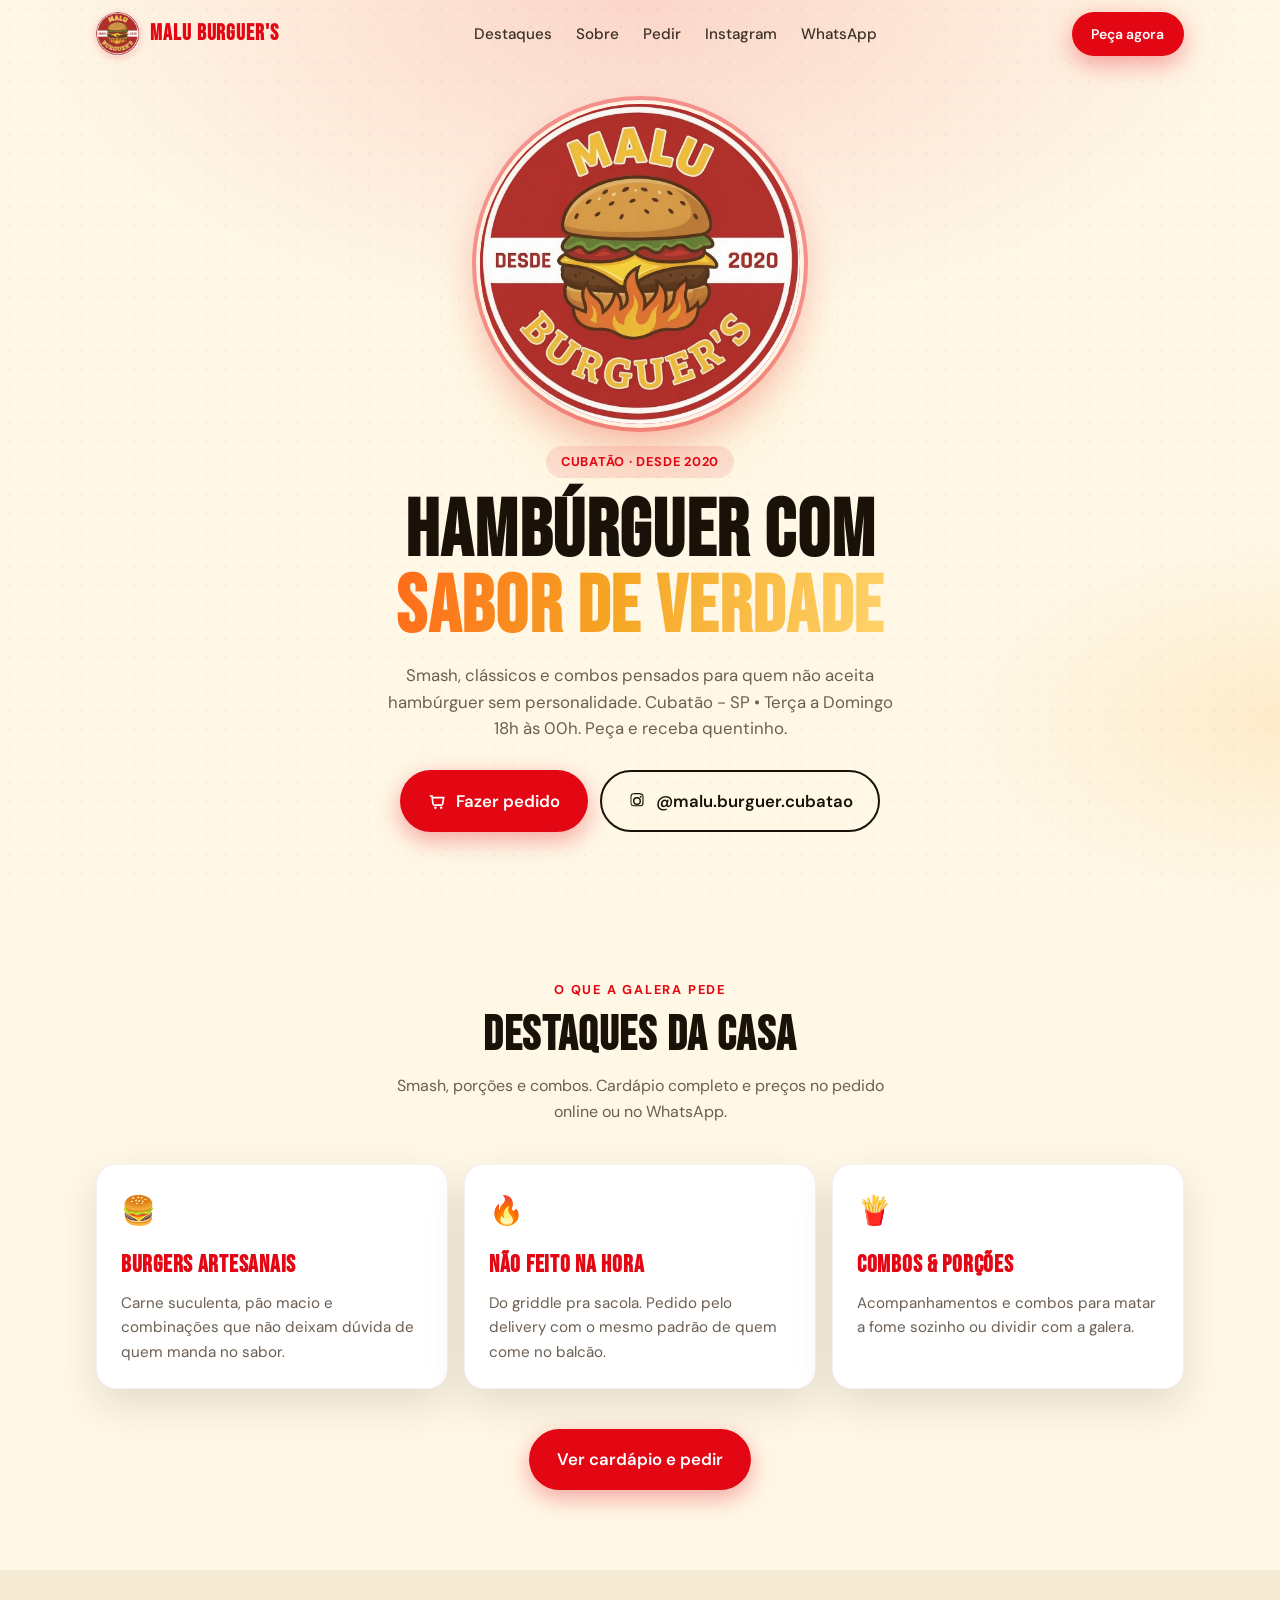
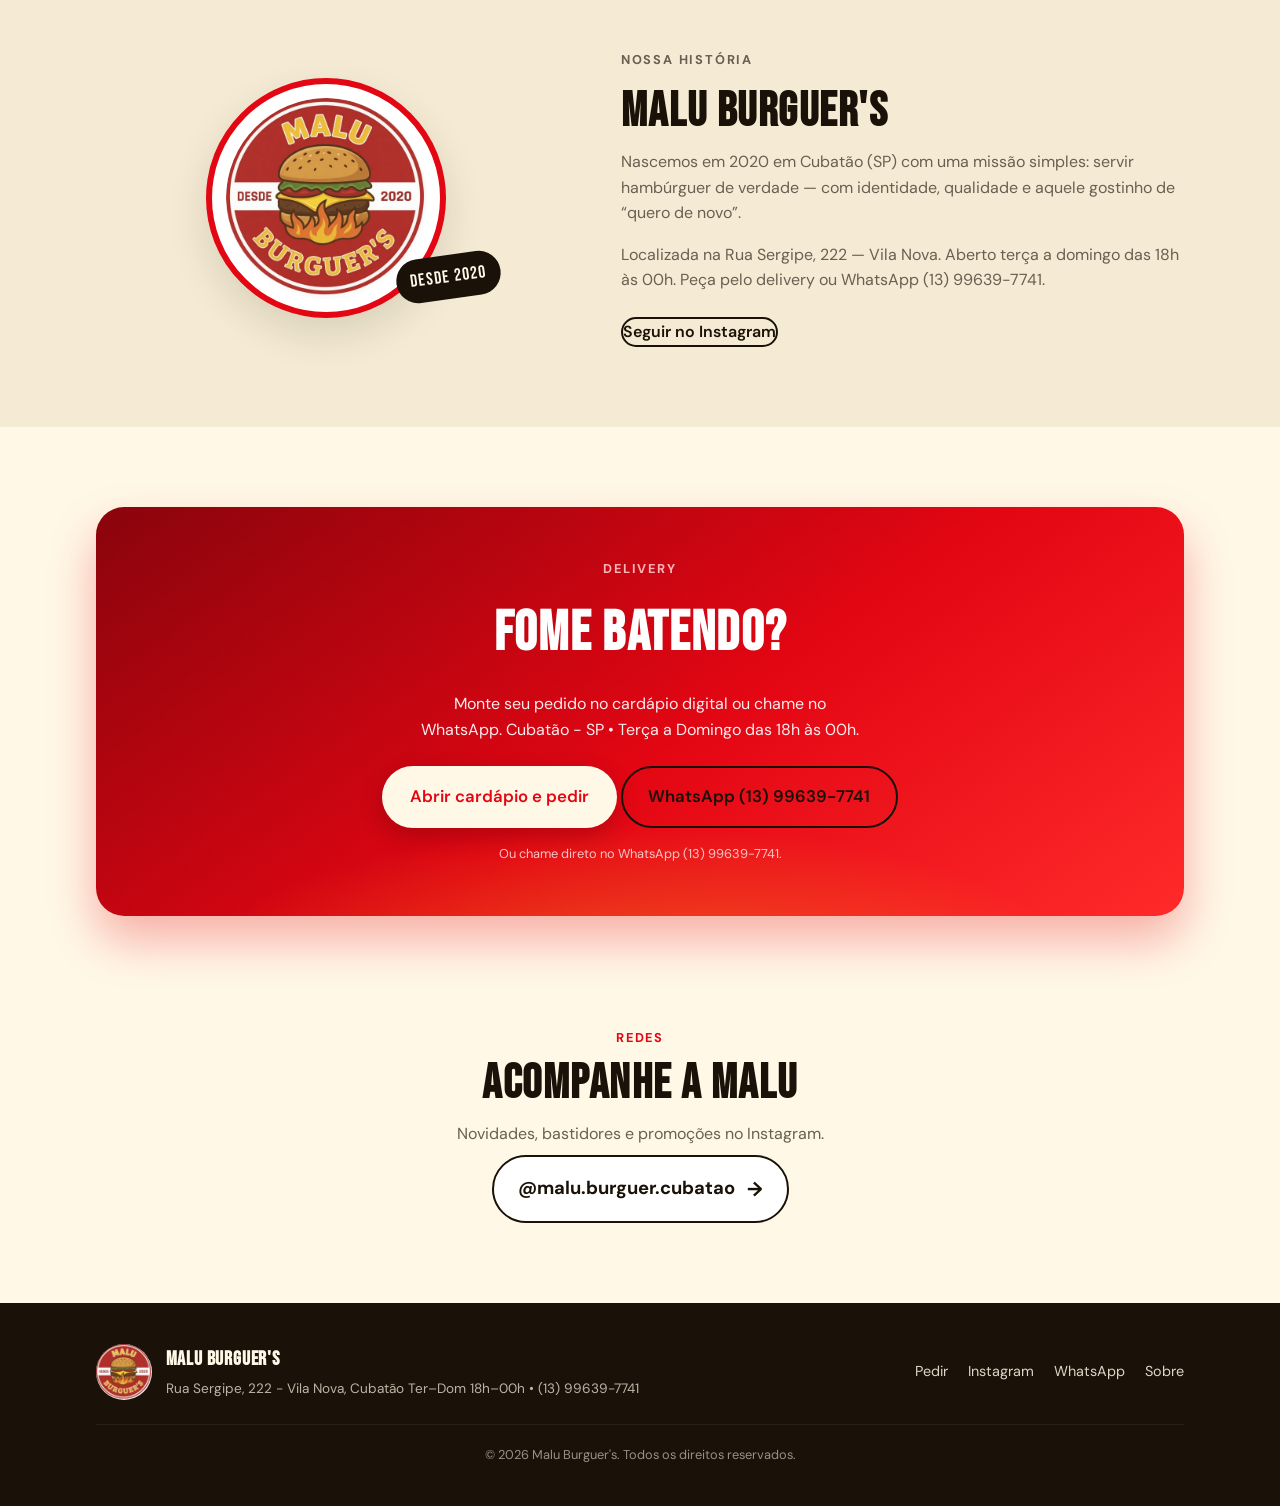
==== index.html @ 7a158052 "init: malu burgues site squad" ====
<!DOCTYPE html>
<html lang="pt-BR">
<head>
  <meta charset="UTF-8" />
  <meta name="viewport" content="width=device-width, initial-scale=1.0" />
  <title>Malu Burguer's | Hambúrgueres artesanais em Cubatão - SP</title>
  <meta name="description" content="Malu Burguer's — hambúrgueres artesanais em Cubatão (SP). Desde 2020. Peça pelo delivery ou WhatsApp (13) 99639-7741." />
  <meta property="og:title" content="Malu Burguer's" />
  <meta property="og:description" content="Hambúrguer artesanal desde 2020 em Cubatão-SP. Peça agora!" />
  <meta property="og:image" content="assets/logo.jpg" />
  <link rel="icon" href="assets/logo.jpg" type="image/jpeg" />
  <link rel="preconnect" href="https://fonts.googleapis.com" />
  <link rel="preconnect" href="https://fonts.gstatic.com" crossorigin />
  <link href="https://fonts.googleapis.com/css2?family=Bebas+Neue&family=DM+Sans:ital,opsz,wght@0,9..40,400;0,9..40,500;0,9..40,600;0,9..40,700;1,9..40,400&display=swap" rel="stylesheet" />
  <link rel="stylesheet" href="styles.css" />
</head>
<body>
  <!-- Top bar -->
  <header class="header" id="header">
    <div class="container header__inner">
      <a href="#topo" class="header__brand">
        <img src="assets/logo.jpg" alt="Malu Burguer's" class="header__logo" width="48" height="48" />
        <span class="header__name">Malu Burguer's</span>
      </a>
      <nav class="header__nav" id="nav">
        <a href="#cardapio">Destaques</a>
        <a href="#sobre">Sobre</a>
        <a href="#pedido">Pedir</a>
        <a href="https://www.instagram.com/malu.burguer.cubatao/" target="_blank" rel="noopener noreferrer">Instagram</a>
        <a href="https://wa.me/5513996397741" target="_blank" rel="noopener noreferrer">WhatsApp</a>
      </nav>
      <div class="header__actions">
        <a
          class="btn btn--primary btn--sm"
          href="https://maluburgues.saipos.com/home"
          target="_blank"
          rel="noopener noreferrer"
        >
          Peça agora
        </a>
        <button class="burger" id="burger" aria-label="Menu" type="button">
          <span></span><span></span>
        </button>
      </div>
    </div>
  </header>

  <main id="topo">
    <!-- Hero -->
    <section class="hero">
      <div class="hero__bg" aria-hidden="true">
        <div class="hero__pattern"></div>
        <div class="hero__glow"></div>
      </div>
      <div class="container hero__content">
        <!-- Destaque: animação da logo em loop -->
        <div class="hero__media reveal">
          <div class="hero__video-frame">
            <video
              class="hero__video"
              src="assets/hero-loop.mp4"
              autoplay
              muted
              loop
              playsinline
              preload="auto"
              poster="assets/logo.jpg"
              aria-label="Malu Burguer's — logo animada"
            ></video>
          </div>
        </div>

        <p class="hero__badge reveal reveal-delay-1">Cubatão · Desde 2020</p>
        <h1 class="hero__title reveal reveal-delay-2">
          Hambúrguer com<br />
          <span class="text-fire">sabor de verdade</span>
        </h1>
        <p class="hero__sub reveal reveal-delay-3">
          Smash, clássicos e combos pensados para quem não aceita hambúrguer sem personalidade.
          Cubatão - SP • Terça a Domingo 18h às 00h. Peça e receba quentinho.
        </p>
        <div class="hero__ctas reveal reveal-delay-4">
          <a
            class="btn btn--primary btn--lg"
            href="https://maluburgues.saipos.com/home"
            target="_blank"
            rel="noopener noreferrer"
          >
            <svg width="20" height="20" viewBox="0 0 24 24" fill="none" aria-hidden="true">
              <path d="M4 6h2l1.2 9.4a2 2 0 0 0 2 1.6h7.6a2 2 0 0 0 2-1.6L20 8H7" stroke="currentColor" stroke-width="2" stroke-linecap="round"/>
              <circle cx="10" cy="20" r="1.5" fill="currentColor"/>
              <circle cx="17" cy="20" r="1.5" fill="currentColor"/>
            </svg>
            Fazer pedido
          </a>
          <a
            class="btn btn--outline btn--lg"
            href="https://www.instagram.com/malu.burguer.cubatao/"
            target="_blank"
            rel="noopener noreferrer"
          >
            <svg width="20" height="20" viewBox="0 0 24 24" fill="currentColor" aria-hidden="true">
              <path d="M12 7.2A4.8 4.8 0 1 0 12 16.8 4.8 4.8 0 0 0 12 7.2zm0 7.9a3.1 3.1 0 1 1 0-6.2 3.1 3.1 0 0 1 0 6.2zM17.5 6.9a1.1 1.1 0 1 1-2.2 0 1.1 1.1 0 0 1 2.2 0z"/>
              <path d="M12 2.5c-2.6 0-2.9 0-3.9.1-2.6.1-3.8 1.3-3.9 3.9-.1 1 0 1.3 0 3.9s0 2.9.1 3.9c.1 2.6 1.3 3.8 3.9 3.9 1 0 1.3.1 3.9.1s2.9 0 3.9-.1c2.6-.1 3.8-1.3 3.9-3.9.1-1 0-1.3 0-3.9s0-2.9-.1-3.9c-.1-2.6-1.3-3.8-3.9-3.9-1 0-1.3-.1-3.9-.1zm0 1.5c2.5 0 2.8 0 3.8.1 1.8.1 2.6.9 2.7 2.7.1 1 0 1.3 0 3.8s0 2.8-.1 3.8c-.1 1.8-.9 2.6-2.7 2.7-1 .1-1.3 0-3.8 0s-2.8 0-3.8-.1c-1.8-.1-2.6-.9-2.7-2.7-.1-1 0-1.3 0-3.8s0-2.8.1-3.8c.1-1.8.9-2.6 2.7-2.7 1-.1 1.3 0 3.8 0z"/>
            </svg>
            @malu.burguer.cubatao
          </a>
        </div>
      </div>
    </section>

    <!-- Highlights -->
    <section class="section" id="cardapio">
      <div class="container">
        <div class="section__head">
          <p class="eyebrow reveal">O que a galera pede</p>
          <h2 class="section__title reveal">Destaques da casa</h2>
          <p class="section__desc reveal">
            Smash, porções e combos. Cardápio completo e preços no pedido online ou no WhatsApp.
          </p>
        </div>

        <div class="cards">
          <article class="card reveal">
            <div class="card__icon" aria-hidden="true">🍔</div>
            <h3>Burgers artesanais</h3>
            <p>Carne suculenta, pão macio e combinações que não deixam dúvida de quem manda no sabor.</p>
          </article>
          <article class="card reveal reveal-delay-1">
            <div class="card__icon" aria-hidden="true">🔥</div>
            <h3>Não feito na hora</h3>
            <p>Do griddle pra sacola. Pedido pelo delivery com o mesmo padrão de quem come no balcão.</p>
          </article>
          <article class="card reveal reveal-delay-2">
            <div class="card__icon" aria-hidden="true">🍟</div>
            <h3>Combos &amp; porções</h3>
            <p>Acompanhamentos e combos para matar a fome sozinho ou dividir com a galera.</p>
          </article>
        </div>

        <div class="section__cta reveal">
          <a
            class="btn btn--primary btn--lg"
            href="https://maluburgues.saipos.com/home"
            target="_blank"
            rel="noopener noreferrer"
          >
            Ver cardápio e pedir
          </a>
        </div>
      </div>
    </section>

    <!-- About -->
    <section class="section section--alt" id="sobre">
      <div class="container about">
        <div class="about__visual reveal">
          <div class="about__badge">
            <img src="assets/logo.jpg" alt="Malu Burguer's" width="160" height="160" />
          </div>
          <div class="about__stamp">Desde 2020</div>
        </div>
        <div class="about__copy">
          <p class="eyebrow reveal">Nossa história</p>
          <h2 class="section__title reveal">Malu Burguer's</h2>
          <p class="reveal">
            Nascemos em 2020 em Cubatão (SP) com uma missão simples: servir hambúrguer de verdade — 
            com identidade, qualidade e aquele gostinho de “quero de novo”.
          </p>
          <p class="reveal">
            Localizada na Rua Sergipe, 222 — Vila Nova. Aberto terça a domingo das 18h às 00h.
            Peça pelo delivery ou WhatsApp (13) 99639-7741.
          </p>
          <a
            class="btn btn--outline reveal"
            href="https://www.instagram.com/malu.burguer.cubatao/"
            target="_blank"
            rel="noopener noreferrer"
          >
            Seguir no Instagram
          </a>
        </div>
      </div>
    </section>

    <!-- Order CTA -->
    <section class="section" id="pedido">
      <div class="container">
        <div class="cta-panel reveal">
          <div class="cta-panel__fire" aria-hidden="true"></div>
          <p class="eyebrow eyebrow--light">Delivery</p>
          <h2 class="cta-panel__title">Fome batendo?</h2>
          <p class="cta-panel__desc">
            Monte seu pedido no cardápio digital ou chame no WhatsApp.
            Cubatão - SP • Terça a Domingo das 18h às 00h.
          </p>
          <a
            class="btn btn--primary btn--lg btn--pulse"
            href="https://maluburgues.saipos.com/home"
            target="_blank"
            rel="noopener noreferrer"
          >
            Abrir cardápio e pedir
          </a>
          <a
            class="btn btn--outline btn--lg"
            href="https://wa.me/5513996397741"
            target="_blank"
            rel="noopener noreferrer"
           
          >
            WhatsApp (13) 99639-7741
          </a>
          <p class="cta-panel__note">
            Ou chame direto no WhatsApp (13) 99639-7741.
          </p>
        </div>
      </div>
    </section>

    <!-- Social -->
    <section class="section section--tight">
      <div class="container social">
        <p class="eyebrow reveal">Redes</p>
        <h2 class="section__title reveal">Acompanhe a Malu</h2>
        <p class="section__desc reveal">
          Novidades, bastidores e promoções no Instagram.
        </p>
        <a
          class="social__link reveal"
          href="https://www.instagram.com/malu.burguer.cubatao/"
          target="_blank"
          rel="noopener noreferrer"
        >
          <span class="social__handle">@malu.burguer.cubatao</span>
          <span class="social__arrow">→</span>
        </a>
      </div>
    </section>
  </main>

  <footer class="footer">
    <div class="container footer__inner">
      <div class="footer__brand">
        <img src="assets/logo.jpg" alt="Malu Burguer's" width="56" height="56" />
        <div>
          <strong>Malu Burguer's</strong>
          <span>Rua Sergipe, 222 - Vila Nova, Cubatão</span>
          <span>Ter–Dom 18h–00h • (13) 99639-7741</span>
        </div>
      </div>
      <div class="footer__links">
        <a href="https://maluburgues.saipos.com/home" target="_blank" rel="noopener noreferrer">Pedir</a>
        <a href="https://www.instagram.com/malu.burguer.cubatao/" target="_blank" rel="noopener noreferrer">Instagram</a>
        <a href="https://wa.me/5513996397741" target="_blank" rel="noopener noreferrer">WhatsApp</a>
        <a href="#sobre">Sobre</a>
      </div>
    </div>
    <div class="container footer__bottom">
      <p>© <span id="year"></span> Malu Burguer's. Todos os direitos reservados.</p>
    </div>
  </footer>

  <!-- Floating order button (mobile) -->
  <a
    class="fab"
    href="https://maluburgues.saipos.com/home"
    target="_blank"
    rel="noopener noreferrer"
    aria-label="Fazer pedido"
  >
    <span>Peça agora</span>
  </a>

  <script src="script.js"></script>
</body>
</html>
---- styles.css ----
/* Malu Burguer's — brand landing (Opção A) */

:root {
  --red: #e30613;
  --red-dark: #b50510;
  --red-deep: #8a040c;
  --cream: #fff8e7;
  --cream-2: #f5ebd4;
  --ink: #1a1208;
  --ink-soft: #3d3228;
  --muted: #6b5e52;
  --flame: #f5a623;
  --flame-hot: #ff6b1a;
  --white: #ffffff;
  --radius: 1.25rem;
  --radius-sm: 0.75rem;
  --shadow: 0 16px 40px rgba(26, 18, 8, 0.12);
  --font-display: "Bebas Neue", Impact, sans-serif;
  --font-body: "DM Sans", system-ui, sans-serif;
  --container: 68rem;
  --header-h: 4.25rem;
  --ease: cubic-bezier(0.22, 1, 0.36, 1);
}

*,
*::before,
*::after {
  box-sizing: border-box;
  margin: 0;
  padding: 0;
}

html {
  scroll-behavior: smooth;
}

body {
  font-family: var(--font-body);
  color: var(--ink);
  background: var(--cream);
  line-height: 1.6;
  overflow-x: hidden;
}

img {
  max-width: 100%;
  display: block;
}

a {
  color: inherit;
  text-decoration: none;
}

.container {
  width: min(100% - 2rem, var(--container));
  margin-inline: auto;
}

/* Buttons */
.btn {
  display: inline-flex;
  align-items: center;
  justify-content: center;
  gap: 0.55rem;
  font-family: var(--font-body);
  font-weight: 600;
  border-radius: 999px;
  border: 2px solid transparent;
  cursor: pointer;
  transition: transform 0.2s var(--ease), background 0.2s ease, box-shadow 0.2s ease, border-color 0.2s ease;
  white-space: nowrap;
}

.btn:hover {
  transform: translateY(-2px);
}

.btn:active {
  transform: scale(0.98);
}

.btn--sm {
  padding: 0.55rem 1.1rem;
  font-size: 0.875rem;
}

.btn--lg {
  padding: 0.95rem 1.6rem;
  font-size: 1.05rem;
}

.btn--primary {
  background: var(--red);
  color: var(--white);
  box-shadow: 0 8px 24px rgba(227, 6, 19, 0.35);
}

.btn--primary:hover {
  background: var(--red-dark);
  box-shadow: 0 12px 28px rgba(227, 6, 19, 0.4);
}

.btn--outline {
  background: transparent;
  border-color: var(--ink);
  color: var(--ink);
}

.btn--outline:hover {
  background: var(--ink);
  color: var(--cream);
}

.btn--pulse {
  animation: pulseBtn 2.4s ease infinite;
}

@keyframes pulseBtn {
  0%,
  100% {
    box-shadow: 0 8px 24px rgba(227, 6, 19, 0.35);
  }
  50% {
    box-shadow: 0 8px 32px rgba(227, 6, 19, 0.55), 0 0 0 8px rgba(227, 6, 19, 0.12);
  }
}

.text-fire {
  background: linear-gradient(100deg, var(--flame-hot), var(--flame) 45%, #ffd36a);
  -webkit-background-clip: text;
  background-clip: text;
  color: transparent;
}

.eyebrow {
  font-size: 0.8rem;
  font-weight: 700;
  letter-spacing: 0.14em;
  text-transform: uppercase;
  color: var(--red);
  margin-bottom: 0.65rem;
}

.eyebrow--light {
  color: #ffb4b8;
}

/* Header */
.header {
  position: fixed;
  inset: 0 0 auto 0;
  z-index: 100;
  height: var(--header-h);
  display: flex;
  align-items: center;
  transition: background 0.3s ease, box-shadow 0.3s ease;
}

.header.scrolled {
  background: rgba(255, 248, 231, 0.92);
  backdrop-filter: blur(14px);
  box-shadow: 0 1px 0 rgba(26, 18, 8, 0.08);
}

.header__inner {
  display: flex;
  align-items: center;
  justify-content: space-between;
  gap: 1rem;
  width: min(100% - 2rem, var(--container));
  margin-inline: auto;
}

.header__brand {
  display: flex;
  align-items: center;
  gap: 0.65rem;
  font-weight: 700;
}

.header__logo {
  width: 44px;
  height: 44px;
  border-radius: 50%;
  object-fit: cover;
  object-position: center;
  box-shadow: 0 2px 8px rgba(227, 6, 19, 0.2);
  background: var(--cream);
}

.header__name {
  font-family: var(--font-display);
  font-size: 1.35rem;
  letter-spacing: 0.04em;
  color: var(--red);
}

.header__nav {
  display: none;
  gap: 1.5rem;
  font-size: 0.95rem;
  font-weight: 500;
  color: var(--ink-soft);
}

.header__nav a:hover {
  color: var(--red);
}

.header__actions {
  display: flex;
  align-items: center;
  gap: 0.5rem;
}

.burger {
  display: flex;
  flex-direction: column;
  gap: 5px;
  padding: 0.5rem;
  border: none;
  background: none;
  cursor: pointer;
}

.burger span {
  display: block;
  width: 20px;
  height: 2px;
  background: var(--ink);
  transition: transform 0.3s var(--ease), opacity 0.3s ease;
}

.burger.open span:first-child {
  transform: translateY(3.5px) rotate(45deg);
}

.burger.open span:last-child {
  transform: translateY(-3.5px) rotate(-45deg);
}

@media (min-width: 860px) {
  .header__nav {
    display: flex;
  }
  .burger {
    display: none;
  }
}

@media (max-width: 859px) {
  .header__nav {
    position: fixed;
    inset: var(--header-h) 0 auto 0;
    flex-direction: column;
    background: rgba(255, 248, 231, 0.98);
    padding: 1.25rem 1.5rem 1.75rem;
    border-bottom: 1px solid rgba(26, 18, 8, 0.08);
    gap: 1rem;
    transform: translateY(-120%);
    opacity: 0;
    pointer-events: none;
    transition: transform 0.35s var(--ease), opacity 0.35s ease;
  }

  .header__nav.open {
    display: flex;
    transform: translateY(0);
    opacity: 1;
    pointer-events: auto;
  }

  .header__name {
    display: none;
  }
}

/* Hero */
.hero {
  position: relative;
  min-height: 100svh;
  display: flex;
  align-items: center;
  padding: calc(var(--header-h) + 2rem) 0 4rem;
  overflow: hidden;
}

.hero__bg {
  position: absolute;
  inset: 0;
  background:
    radial-gradient(ellipse 80% 60% at 50% 0%, rgba(227, 6, 19, 0.14), transparent 60%),
    radial-gradient(ellipse 50% 40% at 100% 80%, rgba(245, 166, 35, 0.15), transparent 50%),
    var(--cream);
}

.hero__pattern {
  position: absolute;
  inset: 0;
  opacity: 0.04;
  background-image: radial-gradient(var(--ink) 1px, transparent 1px);
  background-size: 18px 18px;
}

.hero__glow {
  position: absolute;
  width: 420px;
  height: 420px;
  left: 50%;
  top: 35%;
  transform: translate(-50%, -50%);
  background: radial-gradient(circle, rgba(245, 166, 35, 0.25), transparent 65%);
  filter: blur(20px);
  pointer-events: none;
}

.hero__content {
  position: relative;
  z-index: 1;
  text-align: center;
  display: flex;
  flex-direction: column;
  align-items: center;
}

/* Hero logo video (loop de destaque) */
.hero__media {
  width: min(280px, 72vw);
  margin-bottom: 1.35rem;
}

.hero__video-frame {
  position: relative;
  width: 100%;
  aspect-ratio: 1;
  border-radius: 50%;
  overflow: hidden;
  background: var(--red);
  box-shadow:
    0 0 0 4px rgba(255, 248, 231, 0.95),
    0 0 0 8px rgba(227, 6, 19, 0.35),
    0 18px 40px rgba(227, 6, 19, 0.28);
  animation: floatLogo 5s ease-in-out infinite;
}

.hero__video {
  position: absolute;
  inset: 0;
  width: 100%;
  height: 100%;
  object-fit: cover;
  object-position: center;
  display: block;
  /* Soft circular crop if video has white edges */
  transform: scale(1.02);
}

@keyframes floatLogo {
  0%,
  100% {
    transform: translateY(0);
  }
  50% {
    transform: translateY(-8px);
  }
}

@media (min-width: 768px) {
  .hero__media {
    width: min(320px, 40vw);
  }
}

.hero__badge {
  display: inline-flex;
  padding: 0.35rem 0.9rem;
  border-radius: 999px;
  background: rgba(227, 6, 19, 0.1);
  color: var(--red);
  font-size: 0.8rem;
  font-weight: 700;
  letter-spacing: 0.06em;
  text-transform: uppercase;
  margin-bottom: 1rem;
}

.hero__title {
  font-family: var(--font-display);
  font-size: clamp(2.8rem, 10vw, 5rem);
  line-height: 0.95;
  letter-spacing: 0.02em;
  margin-bottom: 1rem;
  color: var(--ink);
}

.hero__sub {
  max-width: 32rem;
  color: var(--muted);
  font-size: 1.05rem;
  margin-bottom: 1.75rem;
}

.hero__ctas {
  display: flex;
  flex-wrap: wrap;
  gap: 0.75rem;
  justify-content: center;
}

/* Sections */
.section {
  padding: 5rem 0;
}

.section--alt {
  background: var(--cream-2);
}

.section--tight {
  padding-top: 2rem;
  padding-bottom: 5rem;
}

.section__head {
  text-align: center;
  margin-bottom: 2.5rem;
}

.section__title {
  font-family: var(--font-display);
  font-size: clamp(2rem, 5vw, 3rem);
  letter-spacing: 0.03em;
  line-height: 1.05;
  margin-bottom: 0.75rem;
}

.section__desc {
  color: var(--muted);
  max-width: 32rem;
  margin-inline: auto;
}

.section__cta {
  text-align: center;
  margin-top: 2.5rem;
}

/* Cards */
.cards {
  display: grid;
  gap: 1rem;
}

@media (min-width: 720px) {
  .cards {
    grid-template-columns: repeat(3, 1fr);
  }
}

.card {
  background: var(--white);
  border-radius: var(--radius);
  padding: 1.5rem;
  box-shadow: var(--shadow);
  border: 1px solid rgba(26, 18, 8, 0.05);
  transition: transform 0.3s var(--ease);
}

.card:hover {
  transform: translateY(-4px);
}

.card__icon {
  font-size: 1.75rem;
  margin-bottom: 0.75rem;
}

.card h3 {
  font-family: var(--font-display);
  font-size: 1.5rem;
  letter-spacing: 0.03em;
  margin-bottom: 0.4rem;
  color: var(--red);
}

.card p {
  color: var(--muted);
  font-size: 0.95rem;
}

/* About */
.about {
  display: grid;
  gap: 2.5rem;
  align-items: center;
}

@media (min-width: 800px) {
  .about {
    grid-template-columns: 0.9fr 1.1fr;
    gap: 4rem;
  }
}

.about__visual {
  position: relative;
  display: flex;
  justify-content: center;
}

.about__badge {
  width: min(240px, 70vw);
  aspect-ratio: 1;
  border-radius: 50%;
  background: var(--white);
  display: grid;
  place-items: center;
  box-shadow: var(--shadow);
  border: 6px solid var(--red);
}

.about__badge img {
  width: 88%;
  height: auto;
  border-radius: 50%;
  object-fit: cover;
}

.about__stamp {
  position: absolute;
  bottom: 8%;
  right: 12%;
  background: var(--ink);
  color: var(--cream);
  font-family: var(--font-display);
  font-size: 1.1rem;
  letter-spacing: 0.06em;
  padding: 0.5rem 0.9rem;
  border-radius: 999px;
  transform: rotate(-8deg);
}

.about__copy p {
  color: var(--muted);
  margin-bottom: 1rem;
  max-width: 36rem;
}

.about__copy .btn {
  margin-top: 0.5rem;
}

/* CTA panel */
.cta-panel {
  position: relative;
  overflow: hidden;
  text-align: center;
  padding: 3.25rem 1.5rem;
  border-radius: 1.75rem;
  background: linear-gradient(145deg, var(--red-deep) 0%, var(--red) 55%, #ff2a2a 100%);
  color: var(--white);
  box-shadow: 0 24px 48px rgba(227, 6, 19, 0.3);
}

.cta-panel__fire {
  position: absolute;
  inset: auto 0 -20% 0;
  height: 50%;
  background: radial-gradient(ellipse at 50% 100%, rgba(245, 166, 35, 0.45), transparent 60%);
  pointer-events: none;
}

.cta-panel__title {
  position: relative;
  font-family: var(--font-display);
  font-size: clamp(2.4rem, 7vw, 3.5rem);
  letter-spacing: 0.03em;
  margin-bottom: 0.75rem;
}

.cta-panel__desc {
  position: relative;
  max-width: 28rem;
  margin: 0 auto 1.5rem;
  opacity: 0.92;
}

.cta-panel .btn--primary {
  position: relative;
  background: var(--cream);
  color: var(--red);
  box-shadow: 0 8px 24px rgba(0, 0, 0, 0.2);
}

.cta-panel .btn--primary:hover {
  background: var(--white);
}

.cta-panel__note {
  position: relative;
  margin-top: 1rem;
  font-size: 0.8rem;
  opacity: 0.75;
}

/* Social */
.social {
  text-align: center;
}

.social__link {
  display: inline-flex;
  align-items: center;
  gap: 0.75rem;
  margin-top: 0.5rem;
  padding: 1rem 1.5rem;
  border-radius: 999px;
  background: var(--white);
  border: 2px solid var(--ink);
  font-weight: 700;
  transition: background 0.2s ease, color 0.2s ease, transform 0.2s var(--ease);
}

.social__link:hover {
  background: var(--ink);
  color: var(--cream);
  transform: translateY(-2px);
}

.social__handle {
  font-size: 1.15rem;
}

.social__arrow {
  font-size: 1.25rem;
}

/* Footer */
.footer {
  background: var(--ink);
  color: var(--cream);
  padding: 2.5rem 0 6.5rem;
}

@media (min-width: 860px) {
  .footer {
    padding-bottom: 2.5rem;
  }
}

.footer__inner {
  display: flex;
  flex-wrap: wrap;
  gap: 1.5rem;
  justify-content: space-between;
  align-items: center;
  margin-bottom: 1.5rem;
}

.footer__brand {
  display: flex;
  align-items: center;
  gap: 0.85rem;
}

.footer__brand img {
  border-radius: 50%;
  background: var(--cream);
}

.footer__brand strong {
  display: block;
  font-family: var(--font-display);
  font-size: 1.25rem;
  letter-spacing: 0.04em;
}

.footer__brand span {
  font-size: 0.85rem;
  opacity: 0.7;
}

.footer__links {
  display: flex;
  gap: 1.25rem;
  font-size: 0.9rem;
  opacity: 0.85;
}

.footer__links a:hover {
  color: #ffb4b8;
}

.footer__bottom {
  border-top: 1px solid rgba(255, 248, 231, 0.12);
  padding-top: 1.25rem;
  text-align: center;
  font-size: 0.8rem;
  opacity: 0.55;
}

/* Floating CTA */
.fab {
  position: fixed;
  z-index: 90;
  right: 1rem;
  bottom: 1rem;
  display: inline-flex;
  align-items: center;
  padding: 0.9rem 1.35rem;
  border-radius: 999px;
  background: var(--red);
  color: var(--white);
  font-weight: 700;
  box-shadow: 0 10px 30px rgba(227, 6, 19, 0.45);
  transition: transform 0.2s var(--ease);
}

.fab:hover {
  transform: scale(1.04);
}

@media (min-width: 860px) {
  .fab {
    display: none;
  }
}

/* Reveal */
.reveal {
  opacity: 0;
  transform: translateY(20px);
  transition: opacity 0.65s var(--ease), transform 0.65s var(--ease);
}

.reveal.visible {
  opacity: 1;
  transform: translateY(0);
}

.reveal-delay-1 {
  transition-delay: 0.1s;
}
.reveal-delay-2 {
  transition-delay: 0.2s;
}
.reveal-delay-3 {
  transition-delay: 0.3s;
}
.reveal-delay-4 {
  transition-delay: 0.4s;
}

@media (prefers-reduced-motion: reduce) {
  html {
    scroll-behavior: auto;
  }
  .reveal {
    opacity: 1;
    transform: none;
    transition: none;
  }
  .hero__video-frame,
  .btn--pulse {
    animation: none;
  }
}
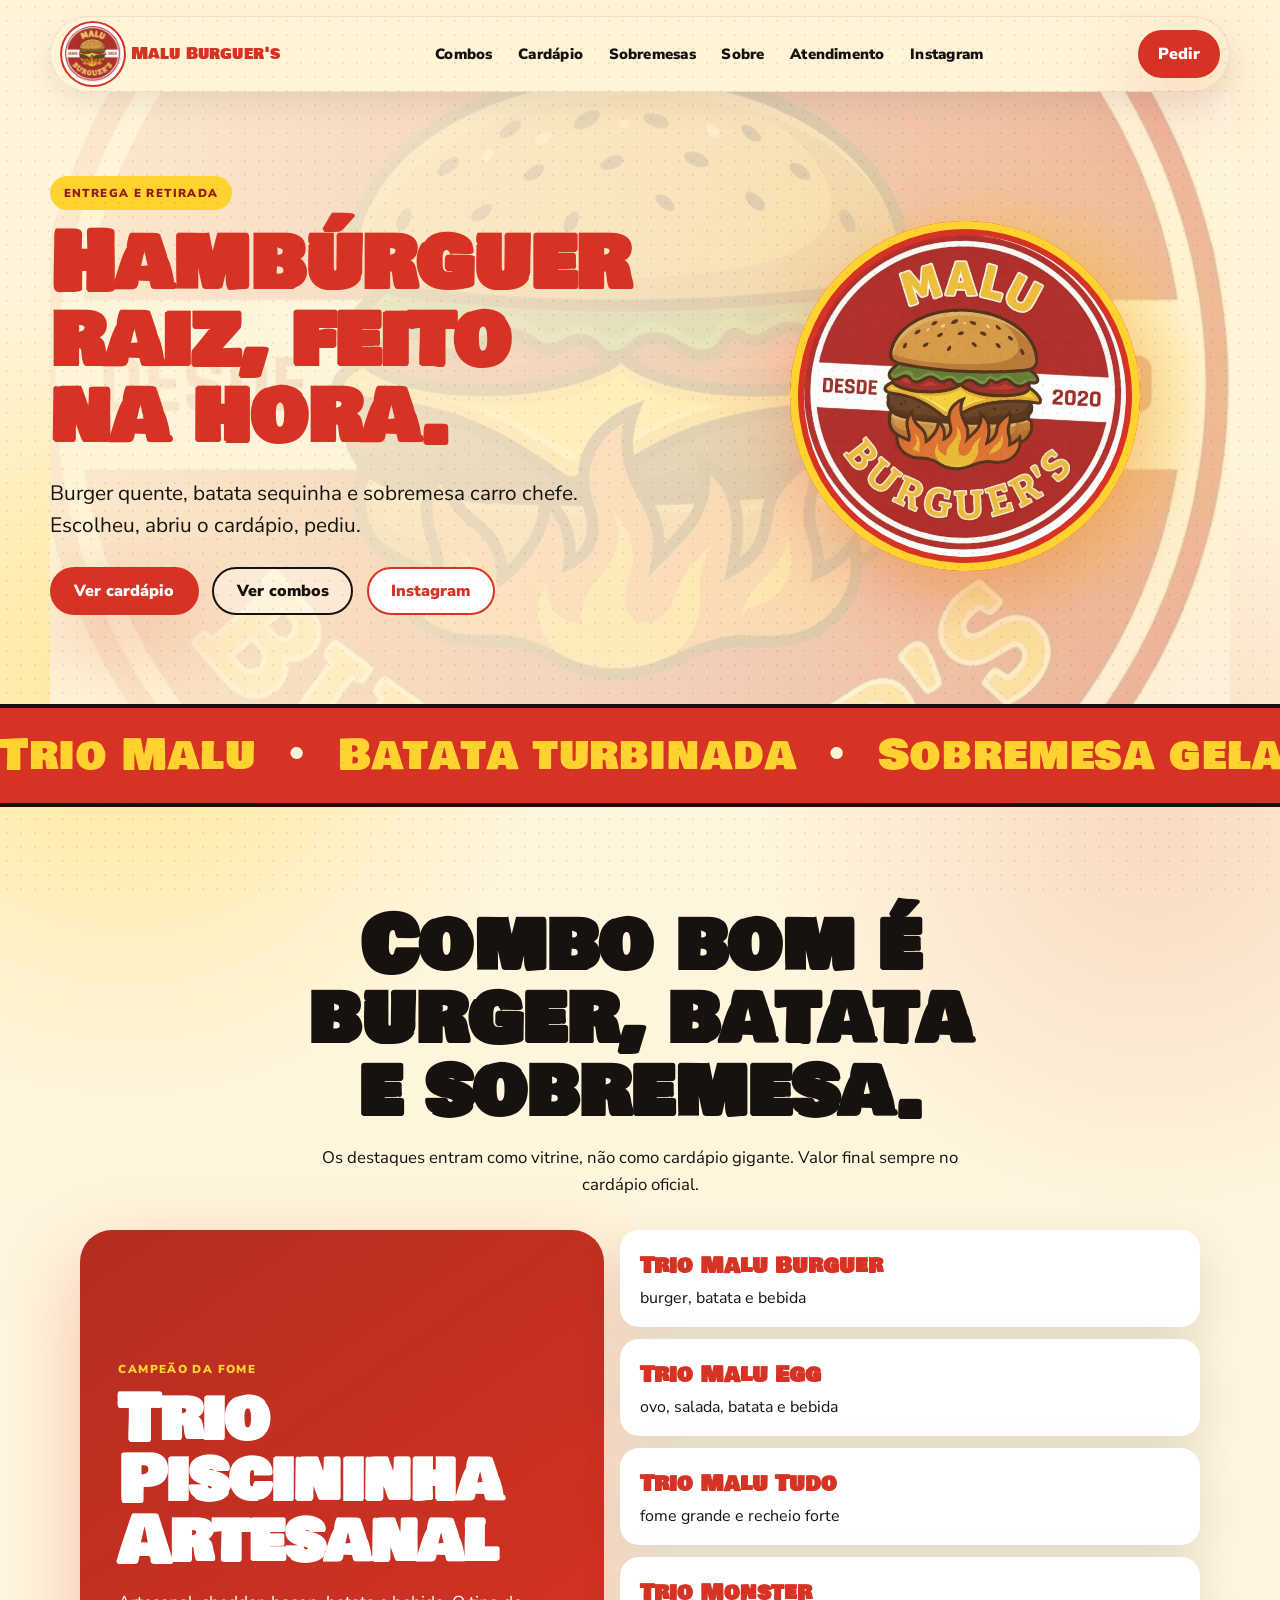
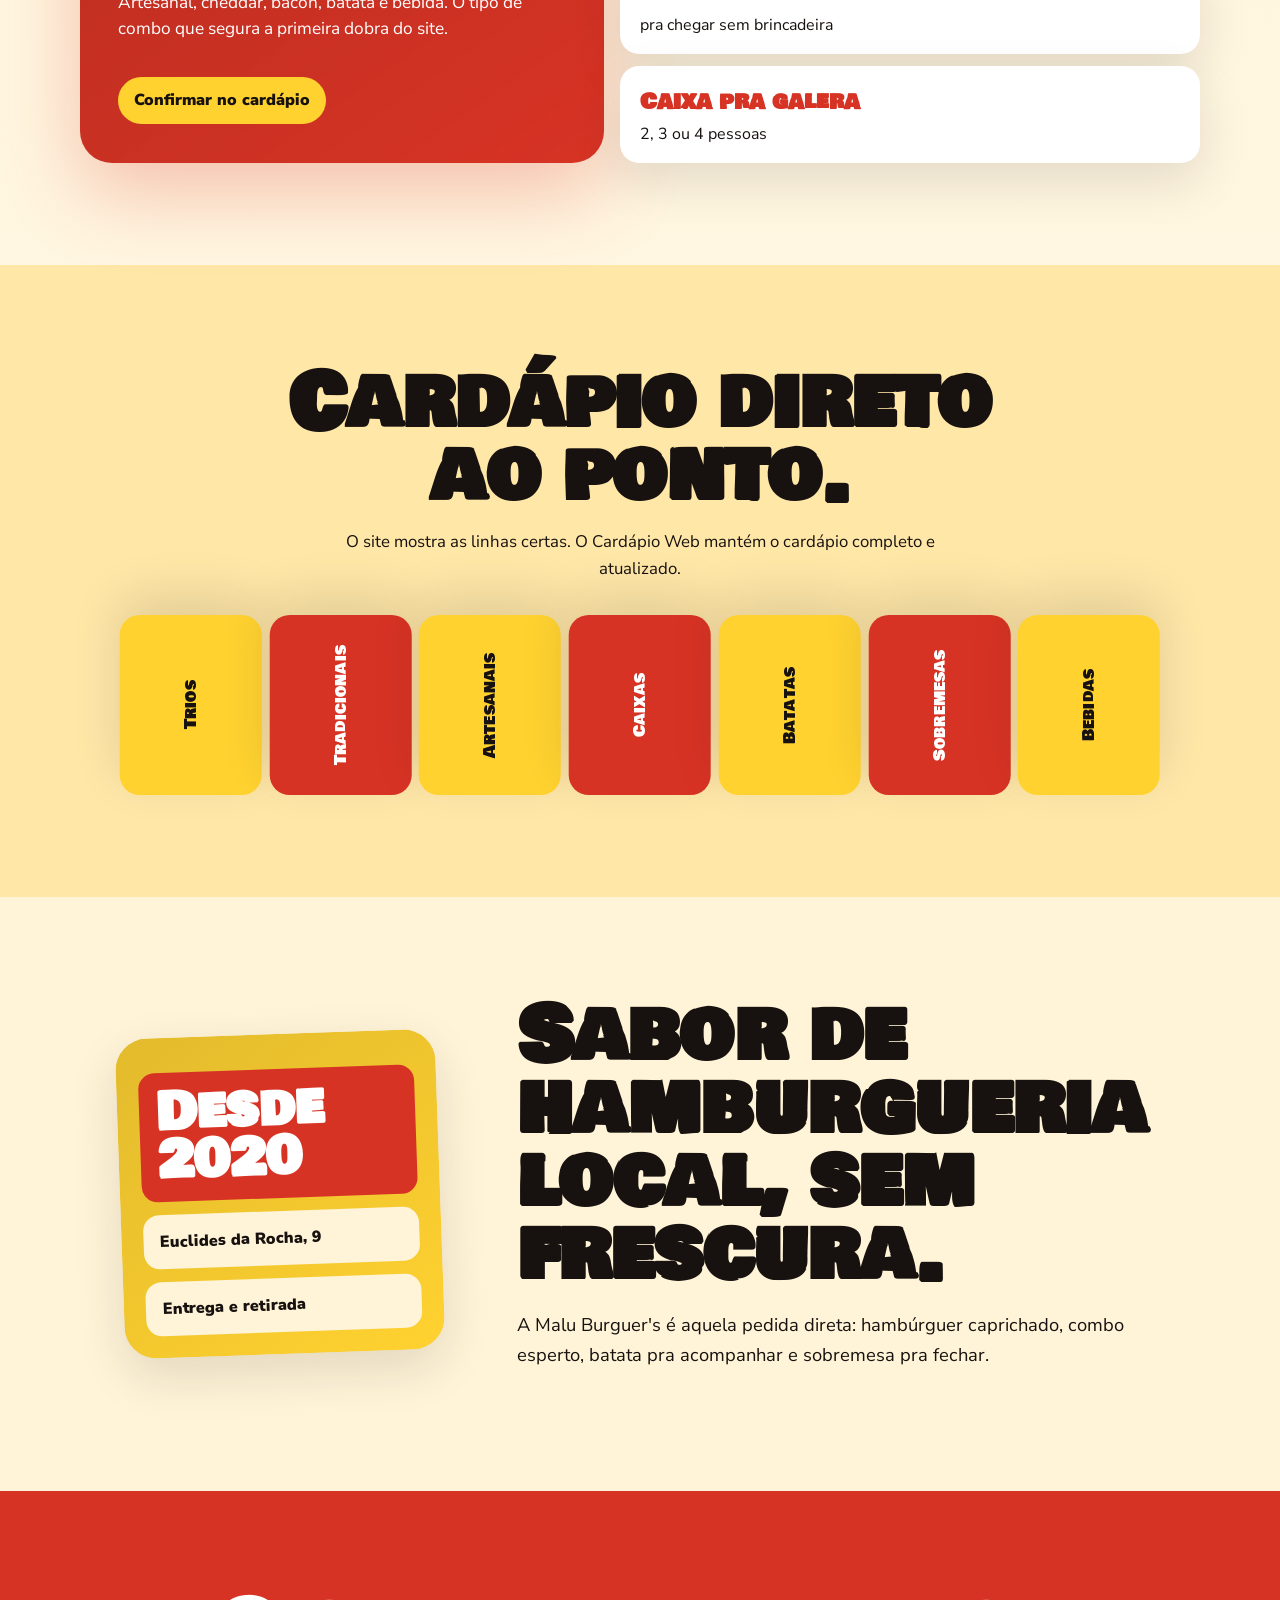
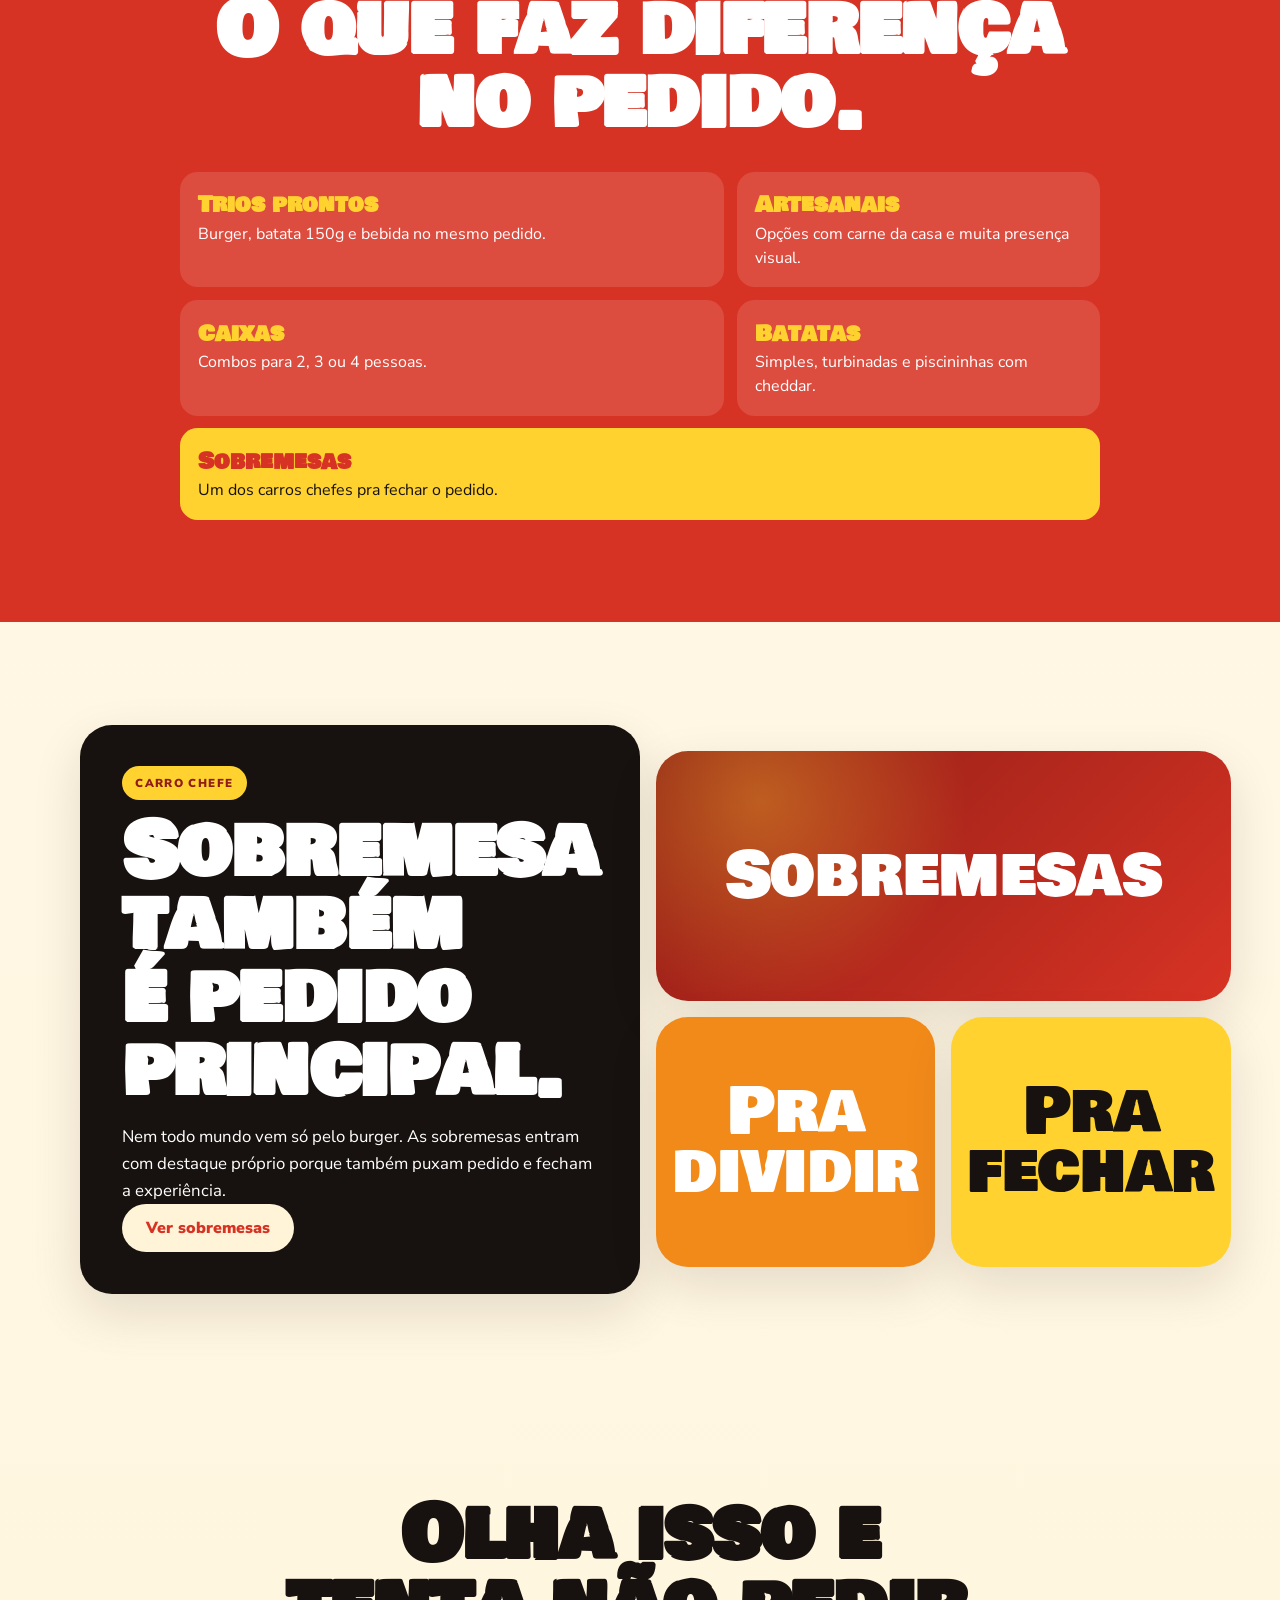
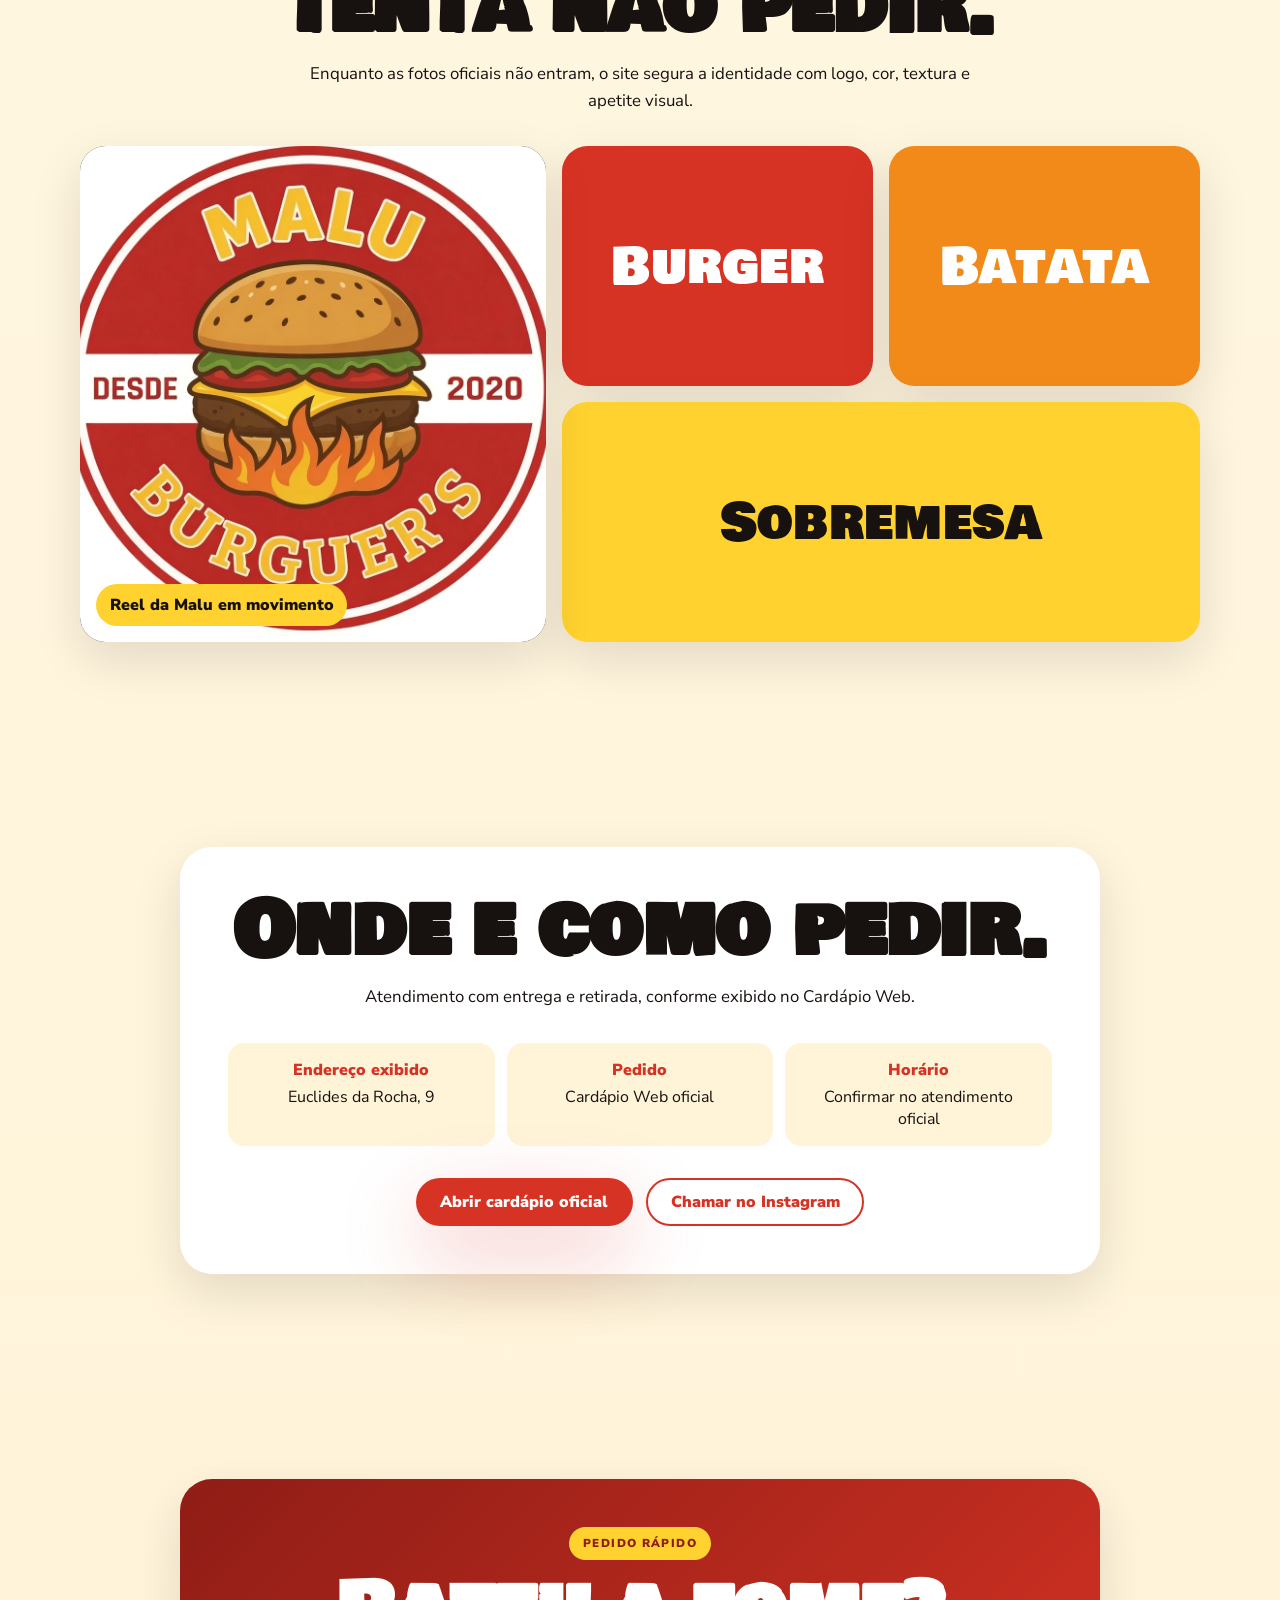
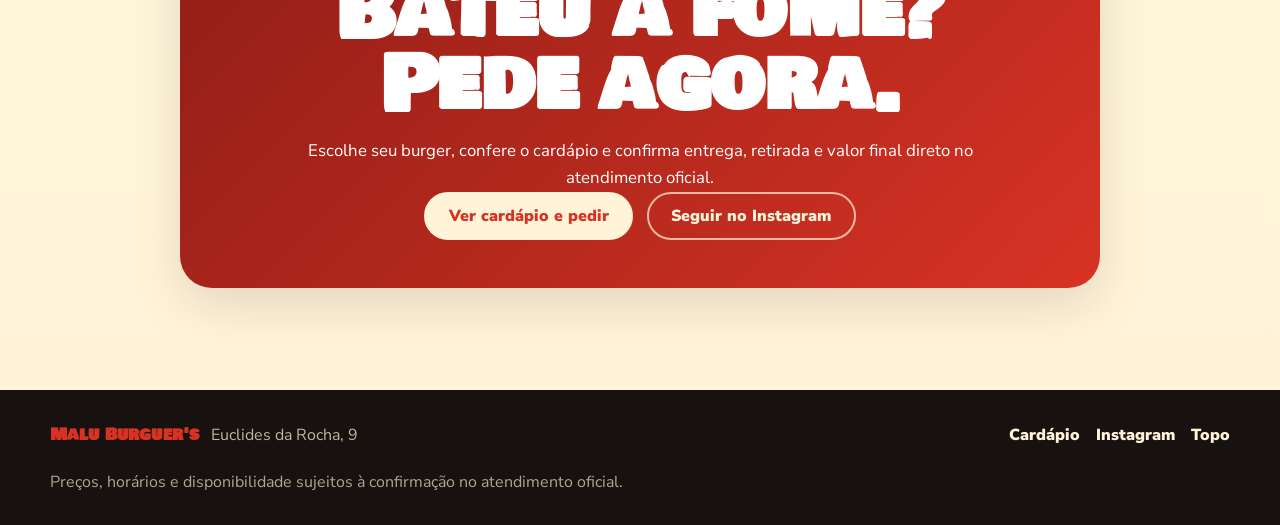
==== commit 14d2bb0b: "feat: publish Malu Burguer site" ====
--- a/index.html
+++ b/index.html
@@ -3,274 +3,224 @@
 <head>
   <meta charset="UTF-8" />
   <meta name="viewport" content="width=device-width, initial-scale=1.0" />
-  <title>Malu Burguer's | Hambúrgueres artesanais em Cubatão - SP</title>
-  <meta name="description" content="Malu Burguer's — hambúrgueres artesanais em Cubatão (SP). Desde 2020. Peça pelo delivery ou WhatsApp (13) 99639-7741." />
+  <title>Malu Burguer's | Hambúrguer raiz e combos</title>
+  <meta name="description" content="Hambúrguer raiz, combos com batata e bebida, artesanais, caixas, sobremesas e retirada ou entrega. Confira a Malu Burguer's no cardápio online oficial." />
   <meta property="og:title" content="Malu Burguer's" />
-  <meta property="og:description" content="Hambúrguer artesanal desde 2020 em Cubatão-SP. Peça agora!" />
+  <meta property="og:description" content="Burger quente, batata sequinha e combo pronto pra matar a fome." />
   <meta property="og:image" content="assets/logo.jpg" />
   <link rel="icon" href="assets/logo.jpg" type="image/jpeg" />
   <link rel="preconnect" href="https://fonts.googleapis.com" />
   <link rel="preconnect" href="https://fonts.gstatic.com" crossorigin />
-  <link href="https://fonts.googleapis.com/css2?family=Bebas+Neue&family=DM+Sans:ital,opsz,wght@0,9..40,400;0,9..40,500;0,9..40,600;0,9..40,700;1,9..40,400&display=swap" rel="stylesheet" />
+  <link href="https://fonts.googleapis.com/css2?family=Bowlby+One+SC&family=Nunito+Sans:opsz,wght@6..12,400;6..12,700;6..12,900&display=swap" rel="stylesheet" />
   <link rel="stylesheet" href="styles.css" />
 </head>
 <body>
-  <!-- Top bar -->
-  <header class="header" id="header">
-    <div class="container header__inner">
-      <a href="#topo" class="header__brand">
-        <img src="assets/logo.jpg" alt="Malu Burguer's" class="header__logo" width="48" height="48" />
-        <span class="header__name">Malu Burguer's</span>
-      </a>
-      <nav class="header__nav" id="nav">
-        <a href="#cardapio">Destaques</a>
-        <a href="#sobre">Sobre</a>
-        <a href="#pedido">Pedir</a>
-        <a href="https://www.instagram.com/malu.burguer.cubatao/" target="_blank" rel="noopener noreferrer">Instagram</a>
-        <a href="https://wa.me/5513996397741" target="_blank" rel="noopener noreferrer">WhatsApp</a>
-      </nav>
-      <div class="header__actions">
-        <a
-          class="btn btn--primary btn--sm"
-          href="https://maluburgues.saipos.com/home"
-          target="_blank"
-          rel="noopener noreferrer"
-        >
-          Peça agora
-        </a>
-        <button class="burger" id="burger" aria-label="Menu" type="button">
-          <span></span><span></span>
-        </button>
-      </div>
+  <a class="skip-link" href="#conteudo">Pular para o conteúdo</a>
+
+  <div class="cheddar-scroll" aria-hidden="true">
+    <span class="cheddar-track"></span>
+    <img class="cheddar-fries" src="assets/batata-scroll.svg" alt="" />
+  </div>
+
+  <header class="topbar" id="topbar">
+    <a class="brand-mark" href="#topo" aria-label="Voltar ao início">
+      <img src="assets/logo.jpg" alt="Logo circular da Malu Burguer's" width="56" height="56" />
+      <span>Malu Burguer's</span>
+    </a>
+
+    <button class="menu-button" id="menuButton" type="button" aria-label="Abrir menu" aria-controls="topnav" aria-expanded="false">
+      <span></span>
+      <span></span>
+    </button>
+
+    <nav class="topnav" id="topnav" aria-label="Navegação principal">
+      <a href="#combos">Combos</a>
+      <a href="#cardapio">Cardápio</a>
+      <a href="#sobremesas">Sobremesas</a>
+      <a href="#sobre">Sobre</a>
+      <a href="#localizacao">Atendimento</a>
+      <a href="https://www.instagram.com/malu_burgues/" target="_blank" rel="noopener noreferrer">Instagram</a>
+    </nav>
+
+    <a class="top-cta" href="https://app.cardapioweb.com/malu_burguers" target="_blank" rel="noopener noreferrer">Pedir</a>
+  </header>
+
+  <main id="conteudo">
+    <section class="hero" id="topo">
+      <video class="hero-bg-video" src="assets/malu-instagram-reel.mp4" poster="assets/logo.jpg" autoplay muted loop playsinline preload="metadata" aria-hidden="true"></video>
+      <div class="hero-copy reveal">
+        <p class="stamp">Entrega e retirada</p>
+        <h1>Hambúrguer raiz, feito na hora.</h1>
+        <p class="hero-text">Burger quente, batata sequinha e sobremesa carro chefe. Escolheu, abriu o cardápio, pediu.</p>
+        <div class="hero-actions">
+          <a class="button button-primary" href="https://app.cardapioweb.com/malu_burguers" target="_blank" rel="noopener noreferrer">Ver cardápio</a>
+          <a class="button button-ghost" href="#combos">Ver combos</a>
+          <a class="button button-instagram" href="https://www.instagram.com/malu_burgues/" target="_blank" rel="noopener noreferrer">Instagram</a>
+        </div>
+      </div>
+
+      <div class="hero-plate reveal reveal-delay-1">
+        <div class="logo-ring">
+          <video src="assets/hero-loop.mp4" poster="assets/logo.jpg" autoplay muted loop playsinline preload="metadata" aria-hidden="true"></video>
+        </div>
+      </div>
+    </section>
+
+    <section class="marquee" aria-label="Sabores da Malu">
+      <div class="marquee-track">
+        <div class="marquee-group">
+          <span>Trio Malu</span>
+          <span>Batata turbinada</span>
+          <span>Sobremesa gelada</span>
+          <span>Piscininha</span>
+          <span>Caixa pra galera</span>
+        </div>
+        <div class="marquee-group" aria-hidden="true">
+          <span>Trio Malu</span>
+          <span>Batata turbinada</span>
+          <span>Sobremesa gelada</span>
+          <span>Piscininha</span>
+          <span>Caixa pra galera</span>
+        </div>
+      </div>
+    </section>
+
+    <section class="combos section-pad" id="combos">
+      <div class="section-lead reveal">
+        <h2>Combo bom é burger, batata e sobremesa.</h2>
+        <p>Os destaques entram como vitrine, não como cardápio gigante. Valor final sempre no cardápio oficial.</p>
+      </div>
+
+      <div class="combo-board reveal">
+        <article class="combo-main">
+          <span>Campeão da fome</span>
+          <h3>Trio Piscininha Artesanal</h3>
+          <p>Artesanal, cheddar, bacon, batata e bebida. O tipo de combo que segura a primeira dobra do site.</p>
+          <a href="https://app.cardapioweb.com/malu_burguers" target="_blank" rel="noopener noreferrer">Confirmar no cardápio</a>
+        </article>
+        <ul class="combo-list" aria-label="Combos em destaque">
+          <li><strong>Trio Malu Burguer</strong><span>burger, batata e bebida</span></li>
+          <li><strong>Trio Malu Egg</strong><span>ovo, salada, batata e bebida</span></li>
+          <li><strong>Trio Malu Tudo</strong><span>fome grande e recheio forte</span></li>
+          <li><strong>Trio Monster</strong><span>pra chegar sem brincadeira</span></li>
+          <li><strong>Caixa pra galera</strong><span>2, 3 ou 4 pessoas</span></li>
+        </ul>
+      </div>
+    </section>
+
+    <section class="menu-strip section-pad" id="cardapio">
+      <div class="menu-title reveal">
+        <h2>Cardápio direto ao ponto.</h2>
+        <p>O site mostra as linhas certas. O Cardápio Web mantém o cardápio completo e atualizado.</p>
+      </div>
+
+      <div class="category-wall reveal">
+        <a href="https://app.cardapioweb.com/malu_burguers" target="_blank" rel="noopener noreferrer">Trios</a>
+        <a href="https://app.cardapioweb.com/malu_burguers" target="_blank" rel="noopener noreferrer">Tradicionais</a>
+        <a href="https://app.cardapioweb.com/malu_burguers" target="_blank" rel="noopener noreferrer">Artesanais</a>
+        <a href="https://app.cardapioweb.com/malu_burguers" target="_blank" rel="noopener noreferrer">Caixas</a>
+        <a href="https://app.cardapioweb.com/malu_burguers" target="_blank" rel="noopener noreferrer">Batatas</a>
+        <a href="https://app.cardapioweb.com/malu_burguers" target="_blank" rel="noopener noreferrer">Sobremesas</a>
+        <a href="https://app.cardapioweb.com/malu_burguers" target="_blank" rel="noopener noreferrer">Bebidas</a>
+      </div>
+    </section>
+
+    <section class="about-section section-pad" id="sobre">
+      <div class="about-card reveal">
+        <div class="about-stats">
+          <strong>Desde 2020</strong>
+          <span>Euclides da Rocha, 9</span>
+          <span>Entrega e retirada</span>
+        </div>
+        <div>
+          <h2>Sabor de hamburgueria local, sem frescura.</h2>
+          <p>A Malu Burguer's é aquela pedida direta: hambúrguer caprichado, combo esperto, batata pra acompanhar e sobremesa pra fechar.</p>
+        </div>
+      </div>
+    </section>
+
+    <section class="proof section-pad" id="diferenciais">
+      <h2 class="reveal">O que faz diferença no pedido.</h2>
+      <div class="proof-grid reveal">
+        <p><strong>Trios prontos</strong> Burger, batata 150g e bebida no mesmo pedido.</p>
+        <p><strong>Artesanais</strong> Opções com carne da casa e muita presença visual.</p>
+        <p><strong>Caixas</strong> Combos para 2, 3 ou 4 pessoas.</p>
+        <p><strong>Batatas</strong> Simples, turbinadas e piscininhas com cheddar.</p>
+        <p><strong>Sobremesas</strong> Um dos carros chefes pra fechar o pedido.</p>
+      </div>
+    </section>
+
+    <section class="desserts section-pad" id="sobremesas">
+      <div class="dessert-copy reveal">
+        <span>Carro chefe</span>
+        <h2>Sobremesa também é pedido principal.</h2>
+        <p>Nem todo mundo vem só pelo burger. As sobremesas entram com destaque próprio porque também puxam pedido e fecham a experiência.</p>
+        <a class="button button-light" href="https://app.cardapioweb.com/malu_burguers" target="_blank" rel="noopener noreferrer">Ver sobremesas</a>
+      </div>
+      <div class="dessert-board reveal reveal-delay-1">
+        <div class="dessert-tile dessert-hero">Sobremesas</div>
+        <div class="dessert-tile">Pra dividir</div>
+        <div class="dessert-tile">Pra fechar</div>
+      </div>
+    </section>
+
+    <section class="gallery section-pad" id="galeria">
+      <div class="section-lead reveal">
+        <h2>Olha isso e tenta não pedir.</h2>
+        <p>Enquanto as fotos oficiais não entram, o site segura a identidade com logo, cor, textura e apetite visual.</p>
+      </div>
+      <div class="gallery-stack reveal">
+        <figure class="gallery-media">
+          <video src="assets/malu-instagram-reel.mp4" poster="assets/logo.jpg" autoplay muted loop playsinline preload="metadata" aria-hidden="true"></video>
+          <figcaption>Reel da Malu em movimento</figcaption>
+        </figure>
+        <div class="flavor-card red">Burger</div>
+        <div class="flavor-card orange">Batata</div>
+        <div class="flavor-card yellow">Sobremesa</div>
+      </div>
+    </section>
+
+    <section class="location section-pad" id="localizacao">
+      <div class="location-card reveal">
+        <h2>Onde e como pedir.</h2>
+        <p>Atendimento com entrega e retirada, conforme exibido no Cardápio Web.</p>
+        <dl>
+          <div><dt>Endereço exibido</dt><dd>Euclides da Rocha, 9</dd></div>
+          <div><dt>Pedido</dt><dd>Cardápio Web oficial</dd></div>
+          <div><dt>Horário</dt><dd>Confirmar no atendimento oficial</dd></div>
+        </dl>
+        <div class="location-actions">
+          <a class="button button-primary" href="https://app.cardapioweb.com/malu_burguers" target="_blank" rel="noopener noreferrer">Abrir cardápio oficial</a>
+          <a class="button button-instagram" href="https://www.instagram.com/malu_burgues/" target="_blank" rel="noopener noreferrer">Chamar no Instagram</a>
+        </div>
+      </div>
+    </section>
+
+    <section class="final-cta section-pad" id="pedido">
+      <div class="final-box reveal">
+        <span>Pedido rápido</span>
+        <h2>Bateu a fome? Pede agora.</h2>
+        <p>Escolhe seu burger, confere o cardápio e confirma entrega, retirada e valor final direto no atendimento oficial.</p>
+        <div class="final-actions">
+          <a class="button button-light" href="https://app.cardapioweb.com/malu_burguers" target="_blank" rel="noopener noreferrer">Ver cardápio e pedir</a>
+          <a class="button button-instagram-light" href="https://www.instagram.com/malu_burgues/" target="_blank" rel="noopener noreferrer">Seguir no Instagram</a>
+        </div>
+      </div>
+    </section>
+  </main>
+
+  <footer class="footer">
+    <div>
+      <strong>Malu Burguer's</strong>
+      <span>Euclides da Rocha, 9</span>
     </div>
-  </header>
-
-  <main id="topo">
-    <!-- Hero -->
-    <section class="hero">
-      <div class="hero__bg" aria-hidden="true">
-        <div class="hero__pattern"></div>
-        <div class="hero__glow"></div>
-      </div>
-      <div class="container hero__content">
-        <!-- Destaque: animação da logo em loop -->
-        <div class="hero__media reveal">
-          <div class="hero__video-frame">
-            <video
-              class="hero__video"
-              src="assets/hero-loop.mp4"
-              autoplay
-              muted
-              loop
-              playsinline
-              preload="auto"
-              poster="assets/logo.jpg"
-              aria-label="Malu Burguer's — logo animada"
-            ></video>
-          </div>
-        </div>
-
-        <p class="hero__badge reveal reveal-delay-1">Cubatão · Desde 2020</p>
-        <h1 class="hero__title reveal reveal-delay-2">
-          Hambúrguer com<br />
-          <span class="text-fire">sabor de verdade</span>
-        </h1>
-        <p class="hero__sub reveal reveal-delay-3">
-          Smash, clássicos e combos pensados para quem não aceita hambúrguer sem personalidade.
-          Cubatão - SP • Terça a Domingo 18h às 00h. Peça e receba quentinho.
-        </p>
-        <div class="hero__ctas reveal reveal-delay-4">
-          <a
-            class="btn btn--primary btn--lg"
-            href="https://maluburgues.saipos.com/home"
-            target="_blank"
-            rel="noopener noreferrer"
-          >
-            <svg width="20" height="20" viewBox="0 0 24 24" fill="none" aria-hidden="true">
-              <path d="M4 6h2l1.2 9.4a2 2 0 0 0 2 1.6h7.6a2 2 0 0 0 2-1.6L20 8H7" stroke="currentColor" stroke-width="2" stroke-linecap="round"/>
-              <circle cx="10" cy="20" r="1.5" fill="currentColor"/>
-              <circle cx="17" cy="20" r="1.5" fill="currentColor"/>
-            </svg>
-            Fazer pedido
-          </a>
-          <a
-            class="btn btn--outline btn--lg"
-            href="https://www.instagram.com/malu.burguer.cubatao/"
-            target="_blank"
-            rel="noopener noreferrer"
-          >
-            <svg width="20" height="20" viewBox="0 0 24 24" fill="currentColor" aria-hidden="true">
-              <path d="M12 7.2A4.8 4.8 0 1 0 12 16.8 4.8 4.8 0 0 0 12 7.2zm0 7.9a3.1 3.1 0 1 1 0-6.2 3.1 3.1 0 0 1 0 6.2zM17.5 6.9a1.1 1.1 0 1 1-2.2 0 1.1 1.1 0 0 1 2.2 0z"/>
-              <path d="M12 2.5c-2.6 0-2.9 0-3.9.1-2.6.1-3.8 1.3-3.9 3.9-.1 1 0 1.3 0 3.9s0 2.9.1 3.9c.1 2.6 1.3 3.8 3.9 3.9 1 0 1.3.1 3.9.1s2.9 0 3.9-.1c2.6-.1 3.8-1.3 3.9-3.9.1-1 0-1.3 0-3.9s0-2.9-.1-3.9c-.1-2.6-1.3-3.8-3.9-3.9-1 0-1.3-.1-3.9-.1zm0 1.5c2.5 0 2.8 0 3.8.1 1.8.1 2.6.9 2.7 2.7.1 1 0 1.3 0 3.8s0 2.8-.1 3.8c-.1 1.8-.9 2.6-2.7 2.7-1 .1-1.3 0-3.8 0s-2.8 0-3.8-.1c-1.8-.1-2.6-.9-2.7-2.7-.1-1 0-1.3 0-3.8s0-2.8.1-3.8c.1-1.8.9-2.6 2.7-2.7 1-.1 1.3 0 3.8 0z"/>
-            </svg>
-            @malu.burguer.cubatao
-          </a>
-        </div>
-      </div>
-    </section>
-
-    <!-- Highlights -->
-    <section class="section" id="cardapio">
-      <div class="container">
-        <div class="section__head">
-          <p class="eyebrow reveal">O que a galera pede</p>
-          <h2 class="section__title reveal">Destaques da casa</h2>
-          <p class="section__desc reveal">
-            Smash, porções e combos. Cardápio completo e preços no pedido online ou no WhatsApp.
-          </p>
-        </div>
-
-        <div class="cards">
-          <article class="card reveal">
-            <div class="card__icon" aria-hidden="true">🍔</div>
-            <h3>Burgers artesanais</h3>
-            <p>Carne suculenta, pão macio e combinações que não deixam dúvida de quem manda no sabor.</p>
-          </article>
-          <article class="card reveal reveal-delay-1">
-            <div class="card__icon" aria-hidden="true">🔥</div>
-            <h3>Não feito na hora</h3>
-            <p>Do griddle pra sacola. Pedido pelo delivery com o mesmo padrão de quem come no balcão.</p>
-          </article>
-          <article class="card reveal reveal-delay-2">
-            <div class="card__icon" aria-hidden="true">🍟</div>
-            <h3>Combos &amp; porções</h3>
-            <p>Acompanhamentos e combos para matar a fome sozinho ou dividir com a galera.</p>
-          </article>
-        </div>
-
-        <div class="section__cta reveal">
-          <a
-            class="btn btn--primary btn--lg"
-            href="https://maluburgues.saipos.com/home"
-            target="_blank"
-            rel="noopener noreferrer"
-          >
-            Ver cardápio e pedir
-          </a>
-        </div>
-      </div>
-    </section>
-
-    <!-- About -->
-    <section class="section section--alt" id="sobre">
-      <div class="container about">
-        <div class="about__visual reveal">
-          <div class="about__badge">
-            <img src="assets/logo.jpg" alt="Malu Burguer's" width="160" height="160" />
-          </div>
-          <div class="about__stamp">Desde 2020</div>
-        </div>
-        <div class="about__copy">
-          <p class="eyebrow reveal">Nossa história</p>
-          <h2 class="section__title reveal">Malu Burguer's</h2>
-          <p class="reveal">
-            Nascemos em 2020 em Cubatão (SP) com uma missão simples: servir hambúrguer de verdade — 
-            com identidade, qualidade e aquele gostinho de “quero de novo”.
-          </p>
-          <p class="reveal">
-            Localizada na Rua Sergipe, 222 — Vila Nova. Aberto terça a domingo das 18h às 00h.
-            Peça pelo delivery ou WhatsApp (13) 99639-7741.
-          </p>
-          <a
-            class="btn btn--outline reveal"
-            href="https://www.instagram.com/malu.burguer.cubatao/"
-            target="_blank"
-            rel="noopener noreferrer"
-          >
-            Seguir no Instagram
-          </a>
-        </div>
-      </div>
-    </section>
-
-    <!-- Order CTA -->
-    <section class="section" id="pedido">
-      <div class="container">
-        <div class="cta-panel reveal">
-          <div class="cta-panel__fire" aria-hidden="true"></div>
-          <p class="eyebrow eyebrow--light">Delivery</p>
-          <h2 class="cta-panel__title">Fome batendo?</h2>
-          <p class="cta-panel__desc">
-            Monte seu pedido no cardápio digital ou chame no WhatsApp.
-            Cubatão - SP • Terça a Domingo das 18h às 00h.
-          </p>
-          <a
-            class="btn btn--primary btn--lg btn--pulse"
-            href="https://maluburgues.saipos.com/home"
-            target="_blank"
-            rel="noopener noreferrer"
-          >
-            Abrir cardápio e pedir
-          </a>
-          <a
-            class="btn btn--outline btn--lg"
-            href="https://wa.me/5513996397741"
-            target="_blank"
-            rel="noopener noreferrer"
-           
-          >
-            WhatsApp (13) 99639-7741
-          </a>
-          <p class="cta-panel__note">
-            Ou chame direto no WhatsApp (13) 99639-7741.
-          </p>
-        </div>
-      </div>
-    </section>
-
-    <!-- Social -->
-    <section class="section section--tight">
-      <div class="container social">
-        <p class="eyebrow reveal">Redes</p>
-        <h2 class="section__title reveal">Acompanhe a Malu</h2>
-        <p class="section__desc reveal">
-          Novidades, bastidores e promoções no Instagram.
-        </p>
-        <a
-          class="social__link reveal"
-          href="https://www.instagram.com/malu.burguer.cubatao/"
-          target="_blank"
-          rel="noopener noreferrer"
-        >
-          <span class="social__handle">@malu.burguer.cubatao</span>
-          <span class="social__arrow">→</span>
-        </a>
-      </div>
-    </section>
-  </main>
-
-  <footer class="footer">
-    <div class="container footer__inner">
-      <div class="footer__brand">
-        <img src="assets/logo.jpg" alt="Malu Burguer's" width="56" height="56" />
-        <div>
-          <strong>Malu Burguer's</strong>
-          <span>Rua Sergipe, 222 - Vila Nova, Cubatão</span>
-          <span>Ter–Dom 18h–00h • (13) 99639-7741</span>
-        </div>
-      </div>
-      <div class="footer__links">
-        <a href="https://maluburgues.saipos.com/home" target="_blank" rel="noopener noreferrer">Pedir</a>
-        <a href="https://www.instagram.com/malu.burguer.cubatao/" target="_blank" rel="noopener noreferrer">Instagram</a>
-        <a href="https://wa.me/5513996397741" target="_blank" rel="noopener noreferrer">WhatsApp</a>
-        <a href="#sobre">Sobre</a>
-      </div>
-    </div>
-    <div class="container footer__bottom">
-      <p>© <span id="year"></span> Malu Burguer's. Todos os direitos reservados.</p>
-    </div>
+    <nav aria-label="Links finais">
+      <a href="https://app.cardapioweb.com/malu_burguers" target="_blank" rel="noopener noreferrer">Cardápio</a>
+      <a href="https://www.instagram.com/malu_burgues/" target="_blank" rel="noopener noreferrer">Instagram</a>
+      <a href="#topo">Topo</a>
+    </nav>
+    <p>Preços, horários e disponibilidade sujeitos à confirmação no atendimento oficial.</p>
   </footer>
-
-  <!-- Floating order button (mobile) -->
-  <a
-    class="fab"
-    href="https://maluburgues.saipos.com/home"
-    target="_blank"
-    rel="noopener noreferrer"
-    aria-label="Fazer pedido"
-  >
-    <span>Peça agora</span>
-  </a>
 
   <script src="script.js"></script>
 </body>
--- a/styles.css
+++ b/styles.css
@@ -1,768 +1,749 @@
-/* Malu Burguer's — brand landing (Opção A) */
-
 :root {
-  --red: #e30613;
-  --red-dark: #b50510;
-  --red-deep: #8a040c;
-  --cream: #fff8e7;
-  --cream-2: #f5ebd4;
-  --ink: #1a1208;
-  --ink-soft: #3d3228;
-  --muted: #6b5e52;
-  --flame: #f5a623;
-  --flame-hot: #ff6b1a;
+  --red: #d73324;
+  --red-deep: #8f1d16;
+  --yellow: #ffd230;
+  --orange: #f28a1a;
+  --cream: #fff4d8;
+  --cream-strong: #ffe7a8;
+  --ink: #17120f;
   --white: #ffffff;
-  --radius: 1.25rem;
-  --radius-sm: 0.75rem;
-  --shadow: 0 16px 40px rgba(26, 18, 8, 0.12);
-  --font-display: "Bebas Neue", Impact, sans-serif;
-  --font-body: "DM Sans", system-ui, sans-serif;
-  --container: 68rem;
-  --header-h: 4.25rem;
-  --ease: cubic-bezier(0.22, 1, 0.36, 1);
-}
-
-*,
-*::before,
-*::after {
-  box-sizing: border-box;
+  --shadow-red: 0 28px 80px rgba(215, 51, 36, 0.28);
+  --shadow-soft: 0 18px 50px rgba(23, 18, 15, 0.12);
+  --display: "Bowlby One SC", Impact, sans-serif;
+  --body: "Nunito Sans", system-ui, sans-serif;
+  --ease: cubic-bezier(0.32, 0.72, 0, 1);
+}
+
+* { box-sizing: border-box; }
+html { scroll-behavior: smooth; }
+body {
   margin: 0;
-  padding: 0;
-}
-
-html {
-  scroll-behavior: smooth;
-}
-
-body {
-  font-family: var(--font-body);
+  font-family: var(--body);
   color: var(--ink);
-  background: var(--cream);
-  line-height: 1.6;
+  background:
+    radial-gradient(circle at 10% 10%, rgba(255, 210, 48, 0.38), transparent 26rem),
+    radial-gradient(circle at 90% 12%, rgba(215, 51, 36, 0.14), transparent 24rem),
+    linear-gradient(180deg, var(--cream), #fff8e7 45%, var(--cream));
   overflow-x: hidden;
 }
 
-img {
-  max-width: 100%;
-  display: block;
-}
-
-a {
-  color: inherit;
-  text-decoration: none;
-}
-
-.container {
-  width: min(100% - 2rem, var(--container));
-  margin-inline: auto;
-}
-
-/* Buttons */
-.btn {
+body::before {
+  content: "";
+  position: fixed;
+  inset: 0;
+  pointer-events: none;
+  z-index: 40;
+  opacity: 0.07;
+  background-image: radial-gradient(var(--ink) 0.8px, transparent 0.8px);
+  background-size: 14px 14px;
+}
+
+.cheddar-scroll {
+  position: fixed;
+  top: 96px;
+  right: max(0.8rem, calc((100vw - 1180px) / 2 - 4.7rem));
+  z-index: 25;
+  width: 82px;
+  height: calc(100dvh - 132px);
+  /* Hide the optional ornament in browsers without scroll-linked animations. */
+  opacity: 0;
+  pointer-events: none;
+}
+.cheddar-scroll::after {
+  content: "";
+  display: none;
+}
+@supports (animation-timeline: scroll(root)) {
+  .cheddar-scroll {
+    opacity: 0;
+    animation: cheddar-presence linear both;
+    animation-timeline: scroll(root);
+  }
+}
+.cheddar-track {
+  position: absolute;
+  inset: 12px auto 12px 50%;
+  z-index: 1;
+  width: 6px;
+  border-radius: 999px;
+  background: rgba(23, 18, 15, 0.1);
+  transform: translateX(-50%);
+  overflow: hidden;
+  box-shadow: inset 0 0 0 1px rgba(23, 18, 15, 0.08);
+}
+.cheddar-track::before {
+  content: "";
+  position: absolute;
+  inset: 0;
+  border-radius: inherit;
+  background: linear-gradient(180deg, var(--yellow), #f5a51b 72%, var(--orange));
+  transform: scaleY(0);
+  transform-origin: top;
+  animation: cheddar-fill linear both;
+  animation-timeline: scroll(root);
+}
+.cheddar-fries {
+  position: absolute;
+  top: 0;
+  left: 50%;
+  z-index: 2;
+  width: 82px;
+  max-width: none;
+  filter: drop-shadow(0 12px 18px rgba(23, 18, 15, 0.28));
+  transform: translate(-50%, 0) rotate(118deg);
+  transform-origin: center;
+  animation: fries-drop linear both;
+  animation-timeline: scroll(root);
+}
+@keyframes cheddar-fill { to { transform: scaleY(1); } }
+@keyframes fries-drop { to { transform: translate(-50%, calc(100dvh - 186px)) rotate(118deg); } }
+@keyframes cheddar-presence {
+  0%, 9% { opacity: 0; }
+  13%, 88% { opacity: 1; }
+  96%, 100% { opacity: 0; }
+}
+
+a { color: inherit; text-decoration: none; }
+img, video { display: block; max-width: 100%; }
+
+.skip-link {
+  position: fixed;
+  left: 1rem;
+  top: 1rem;
+  transform: translateY(-160%);
+  z-index: 100;
+  padding: 0.75rem 1rem;
+  border-radius: 999px;
+  background: var(--ink);
+  color: var(--white);
+}
+.skip-link:focus { transform: translateY(0); }
+
+.topbar {
+  position: sticky;
+  top: 0;
+  z-index: 30;
+  display: grid;
+  grid-template-columns: auto 1fr auto;
+  align-items: center;
+  gap: 1rem;
+  width: min(1180px, calc(100% - 32px));
+  margin: 1rem auto 0;
+  padding: 0.55rem;
+  border: 1px solid rgba(23, 18, 15, 0.08);
+  border-radius: 999px;
+  background: rgba(255, 244, 216, 0.9);
+  backdrop-filter: blur(16px);
+  box-shadow: 0 12px 32px rgba(23, 18, 15, 0.08);
+}
+
+.brand-mark,
+.topnav,
+.footer > div,
+.footer nav {
+  display: flex;
+  align-items: center;
+}
+.brand-mark { gap: 0.65rem; padding-left: 0.3rem; }
+.brand-mark img {
+  border-radius: 50%;
+  box-shadow: 0 0 0 3px var(--white), 0 0 0 5px var(--red);
+}
+.brand-mark span,
+.footer strong {
+  font-family: var(--display);
+  color: var(--red);
+  letter-spacing: 0.01em;
+}
+
+.topnav {
+  justify-content: center;
+  gap: clamp(0.85rem, 2vw, 1.6rem);
+  font-weight: 900;
+  font-size: 0.93rem;
+  letter-spacing: 0.015em;
+}
+.topnav a { transition: color 260ms var(--ease); }
+.topnav a:hover { color: var(--red); }
+
+.top-cta,
+.button {
   display: inline-flex;
   align-items: center;
   justify-content: center;
-  gap: 0.55rem;
-  font-family: var(--font-body);
-  font-weight: 600;
+  min-height: 48px;
   border-radius: 999px;
-  border: 2px solid transparent;
-  cursor: pointer;
-  transition: transform 0.2s var(--ease), background 0.2s ease, box-shadow 0.2s ease, border-color 0.2s ease;
-  white-space: nowrap;
-}
-
-.btn:hover {
-  transform: translateY(-2px);
-}
-
-.btn:active {
-  transform: scale(0.98);
-}
-
-.btn--sm {
-  padding: 0.55rem 1.1rem;
-  font-size: 0.875rem;
-}
-
-.btn--lg {
-  padding: 0.95rem 1.6rem;
-  font-size: 1.05rem;
-}
-
-.btn--primary {
+  font-weight: 900;
+  transition: transform 260ms var(--ease), box-shadow 260ms var(--ease), background 260ms var(--ease);
+}
+.top-cta {
+  padding: 0 1.25rem;
   background: var(--red);
   color: var(--white);
-  box-shadow: 0 8px 24px rgba(227, 6, 19, 0.35);
-}
-
-.btn--primary:hover {
-  background: var(--red-dark);
-  box-shadow: 0 12px 28px rgba(227, 6, 19, 0.4);
-}
-
-.btn--outline {
+  box-shadow: var(--shadow-red);
+}
+.button { padding: 0 1.4rem; border: 2px solid transparent; }
+.button:hover, .top-cta:hover { transform: translateY(-2px); }
+.button:active, .top-cta:active { transform: scale(0.98); }
+.button-primary { background: var(--red); color: var(--white); box-shadow: var(--shadow-red); }
+.button-ghost { border-color: var(--ink); background: rgba(255, 255, 255, 0.35); }
+.button-light { background: var(--cream); color: var(--red); }
+.button-instagram {
+  border-color: var(--red);
+  background: var(--white);
+  color: var(--red);
+}
+.button-instagram-light {
+  border-color: rgba(255, 244, 216, 0.7);
   background: transparent;
-  border-color: var(--ink);
-  color: var(--ink);
-}
-
-.btn--outline:hover {
-  background: var(--ink);
   color: var(--cream);
 }
 
-.btn--pulse {
-  animation: pulseBtn 2.4s ease infinite;
-}
-
-@keyframes pulseBtn {
-  0%,
-  100% {
-    box-shadow: 0 8px 24px rgba(227, 6, 19, 0.35);
-  }
-  50% {
-    box-shadow: 0 8px 32px rgba(227, 6, 19, 0.55), 0 0 0 8px rgba(227, 6, 19, 0.12);
-  }
-}
-
-.text-fire {
-  background: linear-gradient(100deg, var(--flame-hot), var(--flame) 45%, #ffd36a);
-  -webkit-background-clip: text;
-  background-clip: text;
-  color: transparent;
-}
-
-.eyebrow {
-  font-size: 0.8rem;
-  font-weight: 700;
-  letter-spacing: 0.14em;
-  text-transform: uppercase;
-  color: var(--red);
-  margin-bottom: 0.65rem;
-}
-
-.eyebrow--light {
-  color: #ffb4b8;
-}
-
-/* Header */
-.header {
-  position: fixed;
-  inset: 0 0 auto 0;
-  z-index: 100;
-  height: var(--header-h);
-  display: flex;
-  align-items: center;
-  transition: background 0.3s ease, box-shadow 0.3s ease;
-}
-
-.header.scrolled {
-  background: rgba(255, 248, 231, 0.92);
-  backdrop-filter: blur(14px);
-  box-shadow: 0 1px 0 rgba(26, 18, 8, 0.08);
-}
-
-.header__inner {
-  display: flex;
-  align-items: center;
-  justify-content: space-between;
-  gap: 1rem;
-  width: min(100% - 2rem, var(--container));
-  margin-inline: auto;
-}
-
-.header__brand {
-  display: flex;
-  align-items: center;
-  gap: 0.65rem;
-  font-weight: 700;
-}
-
-.header__logo {
-  width: 44px;
-  height: 44px;
-  border-radius: 50%;
-  object-fit: cover;
-  object-position: center;
-  box-shadow: 0 2px 8px rgba(227, 6, 19, 0.2);
-  background: var(--cream);
-}
-
-.header__name {
-  font-family: var(--font-display);
-  font-size: 1.35rem;
-  letter-spacing: 0.04em;
-  color: var(--red);
-}
-
-.header__nav {
-  display: none;
-  gap: 1.5rem;
-  font-size: 0.95rem;
-  font-weight: 500;
-  color: var(--ink-soft);
-}
-
-.header__nav a:hover {
-  color: var(--red);
-}
-
-.header__actions {
-  display: flex;
-  align-items: center;
-  gap: 0.5rem;
-}
-
-.burger {
-  display: flex;
-  flex-direction: column;
-  gap: 5px;
-  padding: 0.5rem;
-  border: none;
-  background: none;
-  cursor: pointer;
-}
-
-.burger span {
-  display: block;
-  width: 20px;
-  height: 2px;
-  background: var(--ink);
-  transition: transform 0.3s var(--ease), opacity 0.3s ease;
-}
-
-.burger.open span:first-child {
-  transform: translateY(3.5px) rotate(45deg);
-}
-
-.burger.open span:last-child {
-  transform: translateY(-3.5px) rotate(-45deg);
-}
-
-@media (min-width: 860px) {
-  .header__nav {
-    display: flex;
-  }
-  .burger {
-    display: none;
-  }
-}
-
-@media (max-width: 859px) {
-  .header__nav {
-    position: fixed;
-    inset: var(--header-h) 0 auto 0;
-    flex-direction: column;
-    background: rgba(255, 248, 231, 0.98);
-    padding: 1.25rem 1.5rem 1.75rem;
-    border-bottom: 1px solid rgba(26, 18, 8, 0.08);
-    gap: 1rem;
-    transform: translateY(-120%);
-    opacity: 0;
-    pointer-events: none;
-    transition: transform 0.35s var(--ease), opacity 0.35s ease;
-  }
-
-  .header__nav.open {
-    display: flex;
-    transform: translateY(0);
-    opacity: 1;
-    pointer-events: auto;
-  }
-
-  .header__name {
-    display: none;
-  }
-}
-
-/* Hero */
+.menu-button { display: none; }
+
 .hero {
   position: relative;
-  min-height: 100svh;
-  display: flex;
+  isolation: isolate;
+  overflow: hidden;
+  width: min(1180px, calc(100% - 32px));
+  min-height: calc(76dvh - 72px);
+  margin: 0 auto;
+  display: grid;
+  grid-template-columns: minmax(0, 1.05fr) minmax(300px, 0.95fr);
   align-items: center;
-  padding: calc(var(--header-h) + 2rem) 0 4rem;
-  overflow: hidden;
-}
-
-.hero__bg {
+  gap: clamp(1.5rem, 5vw, 4rem);
+  padding: 2rem 0 2.25rem;
+}
+.hero::after {
+  content: "";
   position: absolute;
   inset: 0;
+  z-index: -1;
+  pointer-events: none;
   background:
-    radial-gradient(ellipse 80% 60% at 50% 0%, rgba(227, 6, 19, 0.14), transparent 60%),
-    radial-gradient(ellipse 50% 40% at 100% 80%, rgba(245, 166, 35, 0.15), transparent 50%),
-    var(--cream);
-}
-
-.hero__pattern {
+    linear-gradient(90deg, rgba(255, 244, 216, 0.88), rgba(255, 244, 216, 0.62) 47%, rgba(255, 244, 216, 0.24)),
+    radial-gradient(circle at 82% 50%, rgba(255, 210, 48, 0.32), transparent 24rem);
+}
+.hero-bg-video {
   position: absolute;
   inset: 0;
-  opacity: 0.04;
-  background-image: radial-gradient(var(--ink) 1px, transparent 1px);
-  background-size: 18px 18px;
-}
-
-.hero__glow {
-  position: absolute;
-  width: 420px;
-  height: 420px;
-  left: 50%;
-  top: 35%;
-  transform: translate(-50%, -50%);
-  background: radial-gradient(circle, rgba(245, 166, 35, 0.25), transparent 65%);
-  filter: blur(20px);
-  pointer-events: none;
-}
-
-.hero__content {
-  position: relative;
-  z-index: 1;
-  text-align: center;
-  display: flex;
-  flex-direction: column;
-  align-items: center;
-}
-
-/* Hero logo video (loop de destaque) */
-.hero__media {
-  width: min(280px, 72vw);
-  margin-bottom: 1.35rem;
-}
-
-.hero__video-frame {
-  position: relative;
-  width: 100%;
-  aspect-ratio: 1;
-  border-radius: 50%;
-  overflow: hidden;
-  background: var(--red);
-  box-shadow:
-    0 0 0 4px rgba(255, 248, 231, 0.95),
-    0 0 0 8px rgba(227, 6, 19, 0.35),
-    0 18px 40px rgba(227, 6, 19, 0.28);
-  animation: floatLogo 5s ease-in-out infinite;
-}
-
-.hero__video {
-  position: absolute;
-  inset: 0;
+  z-index: -2;
   width: 100%;
   height: 100%;
   object-fit: cover;
-  object-position: center;
+  opacity: 0.42;
+  filter: saturate(1.15) contrast(1.05);
+  transform: scale(1.03);
+}
+.hero-copy { position: relative; z-index: 1; }
+.stamp,
+.final-box span {
+  display: inline-flex;
+  width: fit-content;
+  margin: 0 0 1rem;
+  padding: 0.55rem 0.85rem;
+  border-radius: 999px;
+  background: var(--yellow);
+  color: var(--red-deep);
+  font-size: 0.72rem;
+  font-weight: 900;
+  letter-spacing: 0.12em;
+  text-transform: uppercase;
+}
+h1, h2, h3 {
+  margin: 0;
+  font-family: var(--display);
+  line-height: 0.95;
+  letter-spacing: -0.01em;
+  text-wrap: balance;
+}
+h1 { font-size: clamp(2.85rem, 6.3vw, 5.8rem); max-width: 10ch; color: var(--red); }
+.hero-text {
+  max-width: 34rem;
+  margin: 1.3rem 0 1.6rem;
+  font-size: clamp(1.05rem, 2vw, 1.3rem);
+  line-height: 1.55;
+}
+.hero-actions { display: flex; gap: 0.85rem; flex-wrap: wrap; }
+.hero-plate {
+  position: relative;
+  z-index: 1;
+  min-height: 390px;
+  display: grid;
+  place-items: center;
+}
+.hero-plate::before {
+  content: "";
+  position: absolute;
+  pointer-events: none;
+}
+.hero-plate::before {
+  width: min(430px, 76vw);
+  aspect-ratio: 1;
+  border-radius: 50%;
+  background: radial-gradient(circle, rgba(255, 210, 48, 0.78), rgba(255, 210, 48, 0.18) 58%, transparent 70%);
+  transform: translate(7%, 2%) rotate(-8deg);
+}
+.logo-ring {
+  position: relative;
+  z-index: 1;
+  width: min(350px, 68vw);
+  aspect-ratio: 1;
+  border-radius: 50%;
+  padding: 14px;
+  background: var(--red);
+  box-shadow: var(--shadow-red), inset 0 0 0 8px var(--yellow);
+  transform: rotate(3deg);
+}
+.logo-ring video {
+  width: 100%;
+  height: 100%;
+  object-fit: cover;
+  border-radius: 50%;
+  background: var(--white);
+}
+.marquee {
+  --rail-gap: 2rem;
+  overflow: hidden;
+  border-block: 4px solid var(--ink);
+  background: var(--red);
+  color: var(--yellow);
+}
+.marquee-track {
+  display: flex;
+  width: max-content;
+  font-family: var(--display);
+  font-size: clamp(1.4rem, 4vw, 2.7rem);
+  letter-spacing: 0.02em;
+  white-space: nowrap;
+  will-change: transform;
+  animation: rail 24s linear infinite;
+}
+.marquee-group {
+  display: flex;
+  gap: var(--rail-gap);
+  align-items: center;
+  min-width: max-content;
+  padding: 0.9rem var(--rail-gap) 0.9rem 0;
+}
+.marquee-group span {
+  flex: 0 0 auto;
+  display: inline-flex;
+  align-items: center;
+  gap: var(--rail-gap);
+}
+.marquee-group span::after {
+  content: "•";
+  color: var(--cream);
+  font-size: 0.72em;
+  transform: translateY(-0.08em);
+}
+@keyframes rail {
+  from { transform: translateX(0); }
+  to { transform: translateX(-50%); }
+}
+
+.section-pad { padding: clamp(4.5rem, 8vw, 8rem) 0; }
+.section-lead,
+.menu-title,
+.proof > h2 {
+  width: min(900px, calc(100% - 32px));
+  margin: 0 auto 2rem;
+  text-align: center;
+}
+.section-lead h2,
+.menu-title h2,
+.proof h2,
+.dessert-copy h2,
+.location-card h2,
+.final-box h2 { font-size: clamp(2.4rem, 6vw, 5rem); }
+.section-lead p,
+.menu-title p,
+.dessert-copy p,
+.final-box p,
+.location-card p {
+  max-width: 42rem;
+  margin: 1rem auto 0;
+  font-size: 1.05rem;
+  line-height: 1.6;
+}
+
+.combo-board {
+  width: min(1120px, calc(100% - 32px));
+  margin: 0 auto;
+  display: grid;
+  grid-template-columns: 0.95fr 1.05fr;
+  gap: 1rem;
+}
+.combo-main {
+  min-height: 440px;
+  display: flex;
+  flex-direction: column;
+  justify-content: flex-end;
+  padding: clamp(1.4rem, 4vw, 2.4rem);
+  border-radius: 2rem;
+  background:
+    linear-gradient(145deg, rgba(23, 18, 15, 0.18), transparent),
+    var(--red);
+  color: var(--white);
+  box-shadow: var(--shadow-red);
+}
+.combo-main span { color: var(--yellow); font-weight: 900; text-transform: uppercase; letter-spacing: 0.12em; font-size: 0.72rem; }
+.combo-main h3 { margin-top: 0.8rem; font-size: clamp(2.4rem, 5vw, 4.8rem); }
+.combo-main p { font-size: 1.08rem; line-height: 1.55; }
+.combo-main a { width: fit-content; margin-top: 1rem; padding: 0.8rem 1rem; border-radius: 999px; background: var(--yellow); color: var(--ink); font-weight: 900; }
+.combo-list { display: grid; gap: 0.8rem; margin: 0; padding: 0; list-style: none; }
+.combo-list li {
+  display: grid;
+  gap: 0.25rem;
+  padding: 1.1rem 1.2rem;
+  border-radius: 1.2rem;
+  background: var(--white);
+  box-shadow: var(--shadow-soft);
+}
+.combo-list strong { font-family: var(--display); color: var(--red); font-size: 1.35rem; letter-spacing: 0; }
+
+.menu-strip { background: var(--cream-strong); }
+.category-wall {
+  width: min(1040px, calc(100% - 32px));
+  margin: 0 auto;
+  display: grid;
+  grid-template-columns: repeat(7, 1fr);
+  gap: 0.5rem;
+}
+.category-wall a {
+  min-height: 180px;
+  display: grid;
+  place-items: center;
+  padding: 1rem;
+  border-radius: 1.25rem;
+  background: var(--yellow);
+  color: var(--ink);
+  font-family: var(--display);
+  letter-spacing: 0.01em;
+  text-align: center;
+  writing-mode: vertical-rl;
+  transform: rotate(180deg);
+  box-shadow: var(--shadow-soft);
+}
+.category-wall a:nth-child(even) { background: var(--red); color: var(--white); }
+.category-wall a:hover { transform: rotate(180deg) translateY(-6px); }
+
+.about-section { background: var(--cream); }
+.about-card {
+  width: min(1040px, calc(100% - 32px));
+  margin: 0 auto;
+  display: grid;
+  grid-template-columns: 320px 1fr;
+  align-items: center;
+  gap: clamp(2rem, 6vw, 5rem);
+}
+.about-stats {
+  min-height: 320px;
+  display: grid;
+  align-content: end;
+  gap: 0.8rem;
+  padding: 1.4rem;
+  border-radius: 2rem;
+  background:
+    linear-gradient(145deg, rgba(23, 18, 15, 0.12), transparent),
+    var(--yellow);
+  box-shadow: var(--shadow-soft);
+  transform: rotate(-2deg);
+}
+.about-stats strong,
+.about-stats span {
   display: block;
-  /* Soft circular crop if video has white edges */
-  transform: scale(1.02);
-}
-
-@keyframes floatLogo {
-  0%,
-  100% {
-    transform: translateY(0);
-  }
-  50% {
-    transform: translateY(-8px);
-  }
-}
-
-@media (min-width: 768px) {
-  .hero__media {
-    width: min(320px, 40vw);
-  }
-}
-
-.hero__badge {
+  border-radius: 1rem;
+  padding: 1rem;
+  background: var(--cream);
+  font-weight: 900;
+}
+.about-stats strong {
+  background: var(--red);
+  color: var(--white);
+  font-family: var(--display);
+  font-size: clamp(2.1rem, 4vw, 3.5rem);
+  line-height: 0.95;
+}
+.about-card h2 { font-size: clamp(2.6rem, 6vw, 5.5rem); }
+.about-card p { font-size: 1.15rem; line-height: 1.65; }
+
+.proof { background: var(--red); color: var(--white); }
+.proof-grid {
+  width: min(920px, calc(100% - 32px));
+  margin: 0 auto;
+  display: grid;
+  grid-template-columns: 1.2fr 0.8fr;
+  gap: 0.8rem;
+}
+.proof-grid p {
+  margin: 0;
+  padding: 1.1rem;
+  border-radius: 1.1rem;
+  background: rgba(255, 255, 255, 0.12);
+  line-height: 1.5;
+}
+.proof-grid p:nth-child(5) { grid-column: 1 / -1; background: var(--yellow); color: var(--ink); }
+.proof-grid strong { display: block; font-family: var(--display); font-size: 1.35rem; color: var(--yellow); }
+.proof-grid p:nth-child(5) strong { color: var(--red); }
+
+.desserts {
+  width: min(1120px, calc(100% - 32px));
+  margin: 0 auto;
+  display: grid;
+  grid-template-columns: 0.82fr 1.18fr;
+  align-items: center;
+  gap: 1rem;
+}
+.dessert-copy {
+  min-height: 520px;
+  display: flex;
+  flex-direction: column;
+  justify-content: center;
+  align-items: flex-start;
+  padding: clamp(1.5rem, 4vw, 2.6rem);
+  border-radius: 2rem;
+  background: var(--ink);
+  color: var(--white);
+  box-shadow: var(--shadow-soft);
+}
+.dessert-copy span {
   display: inline-flex;
-  padding: 0.35rem 0.9rem;
+  width: fit-content;
+  margin-bottom: 1rem;
+  padding: 0.55rem 0.85rem;
   border-radius: 999px;
-  background: rgba(227, 6, 19, 0.1);
-  color: var(--red);
-  font-size: 0.8rem;
-  font-weight: 700;
-  letter-spacing: 0.06em;
+  background: var(--yellow);
+  color: var(--red-deep);
+  font-size: 0.72rem;
+  font-weight: 900;
+  letter-spacing: 0.12em;
   text-transform: uppercase;
-  margin-bottom: 1rem;
-}
-
-.hero__title {
-  font-family: var(--font-display);
-  font-size: clamp(2.8rem, 10vw, 5rem);
+}
+.dessert-copy p { margin-inline: 0; }
+.dessert-board {
+  display: grid;
+  grid-template-columns: 1fr 1fr;
+  grid-auto-rows: 250px;
+  gap: 1rem;
+}
+.dessert-tile {
+  display: grid;
+  place-items: center;
+  padding: 1rem;
+  border-radius: 2rem;
+  background: var(--yellow);
+  color: var(--ink);
+  font-family: var(--display);
+  font-size: clamp(2rem, 5vw, 4.8rem);
   line-height: 0.95;
-  letter-spacing: 0.02em;
-  margin-bottom: 1rem;
+  letter-spacing: -0.005em;
+  text-align: center;
+  box-shadow: var(--shadow-soft);
+}
+.dessert-hero {
+  grid-column: 1 / -1;
+  background:
+    radial-gradient(circle at 18% 20%, rgba(255, 210, 48, 0.34), transparent 13rem),
+    linear-gradient(135deg, var(--red-deep), var(--red));
+  color: var(--white);
+}
+.dessert-tile:nth-child(2) { background: var(--orange); color: var(--white); }
+
+.gallery-stack {
+  width: min(1120px, calc(100% - 32px));
+  margin: 0 auto;
+  display: grid;
+  grid-template-columns: 1.2fr 0.8fr 0.8fr;
+  grid-auto-rows: 240px;
+  gap: 1rem;
+}
+.gallery-stack figure,
+.flavor-card { margin: 0; border-radius: 1.6rem; overflow: hidden; box-shadow: var(--shadow-soft); }
+.gallery-media {
+  position: relative;
+  grid-row: span 2;
+  min-height: 100%;
+  background: var(--ink);
+}
+.gallery-media video {
+  width: 100%;
+  height: 100%;
+  object-fit: cover;
+  filter: saturate(1.08) contrast(1.03);
+}
+.gallery-media figcaption {
+  position: absolute;
+  left: 1rem;
+  bottom: 1rem;
+  padding: 0.65rem 0.85rem;
+  border-radius: 999px;
+  background: var(--yellow);
   color: var(--ink);
-}
-
-.hero__sub {
-  max-width: 32rem;
-  color: var(--muted);
-  font-size: 1.05rem;
-  margin-bottom: 1.75rem;
-}
-
-.hero__ctas {
-  display: flex;
-  flex-wrap: wrap;
+  font-weight: 900;
+}
+.flavor-card {
+  display: grid;
+  place-items: center;
+  color: var(--white);
+  font-family: var(--display);
+  font-size: clamp(1.8rem, 4vw, 3.5rem);
+  letter-spacing: 0.005em;
+}
+.flavor-card.red { background: var(--red); }
+.flavor-card.orange { background: var(--orange); }
+.flavor-card.yellow { background: var(--yellow); color: var(--ink); grid-column: span 2; }
+
+.location-card,
+.final-box {
+  width: min(920px, calc(100% - 32px));
+  margin: 0 auto;
+  border-radius: 2rem;
+  padding: clamp(1.5rem, 5vw, 3rem);
+  text-align: center;
+  box-shadow: var(--shadow-soft);
+}
+.location-card { background: var(--white); }
+.location-card dl {
+  display: grid;
+  grid-template-columns: repeat(3, 1fr);
   gap: 0.75rem;
-  justify-content: center;
-}
-
-/* Sections */
-.section {
-  padding: 5rem 0;
-}
-
-.section--alt {
-  background: var(--cream-2);
-}
-
-.section--tight {
-  padding-top: 2rem;
-  padding-bottom: 5rem;
-}
-
-.section__head {
-  text-align: center;
-  margin-bottom: 2.5rem;
-}
-
-.section__title {
-  font-family: var(--font-display);
-  font-size: clamp(2rem, 5vw, 3rem);
-  letter-spacing: 0.03em;
-  line-height: 1.05;
-  margin-bottom: 0.75rem;
-}
-
-.section__desc {
-  color: var(--muted);
-  max-width: 32rem;
-  margin-inline: auto;
-}
-
-.section__cta {
-  text-align: center;
-  margin-top: 2.5rem;
-}
-
-/* Cards */
-.cards {
-  display: grid;
-  gap: 1rem;
-}
-
-@media (min-width: 720px) {
-  .cards {
-    grid-template-columns: repeat(3, 1fr);
-  }
-}
-
-.card {
-  background: var(--white);
-  border-radius: var(--radius);
-  padding: 1.5rem;
-  box-shadow: var(--shadow);
-  border: 1px solid rgba(26, 18, 8, 0.05);
-  transition: transform 0.3s var(--ease);
-}
-
-.card:hover {
-  transform: translateY(-4px);
-}
-
-.card__icon {
-  font-size: 1.75rem;
-  margin-bottom: 0.75rem;
-}
-
-.card h3 {
-  font-family: var(--font-display);
-  font-size: 1.5rem;
-  letter-spacing: 0.03em;
-  margin-bottom: 0.4rem;
-  color: var(--red);
-}
-
-.card p {
-  color: var(--muted);
-  font-size: 0.95rem;
-}
-
-/* About */
-.about {
-  display: grid;
-  gap: 2.5rem;
-  align-items: center;
-}
-
-@media (min-width: 800px) {
-  .about {
-    grid-template-columns: 0.9fr 1.1fr;
-    gap: 4rem;
-  }
-}
-
-.about__visual {
-  position: relative;
+  margin: 2rem 0;
+}
+.location-card dl div { padding: 1rem; border-radius: 1rem; background: var(--cream); }
+.location-card dt { font-weight: 900; color: var(--red); }
+.location-card dd { margin: 0.3rem 0 0; }
+.location-actions,
+.final-actions {
   display: flex;
   justify-content: center;
-}
-
-.about__badge {
-  width: min(240px, 70vw);
-  aspect-ratio: 1;
-  border-radius: 50%;
-  background: var(--white);
-  display: grid;
-  place-items: center;
-  box-shadow: var(--shadow);
-  border: 6px solid var(--red);
-}
-
-.about__badge img {
-  width: 88%;
-  height: auto;
-  border-radius: 50%;
-  object-fit: cover;
-}
-
-.about__stamp {
-  position: absolute;
-  bottom: 8%;
-  right: 12%;
+  gap: 0.85rem;
+  flex-wrap: wrap;
+}
+.final-box { background: linear-gradient(135deg, var(--red-deep), var(--red)); color: var(--white); }
+
+
+.footer {
+  display: grid;
+  grid-template-columns: 1fr auto;
+  gap: 1.5rem;
+  padding: 2rem max(1rem, calc((100vw - 1180px) / 2));
   background: var(--ink);
   color: var(--cream);
-  font-family: var(--font-display);
-  font-size: 1.1rem;
-  letter-spacing: 0.06em;
-  padding: 0.5rem 0.9rem;
-  border-radius: 999px;
-  transform: rotate(-8deg);
-}
-
-.about__copy p {
-  color: var(--muted);
-  margin-bottom: 1rem;
-  max-width: 36rem;
-}
-
-.about__copy .btn {
-  margin-top: 0.5rem;
-}
-
-/* CTA panel */
-.cta-panel {
-  position: relative;
-  overflow: hidden;
-  text-align: center;
-  padding: 3.25rem 1.5rem;
-  border-radius: 1.75rem;
-  background: linear-gradient(145deg, var(--red-deep) 0%, var(--red) 55%, #ff2a2a 100%);
-  color: var(--white);
-  box-shadow: 0 24px 48px rgba(227, 6, 19, 0.3);
-}
-
-.cta-panel__fire {
-  position: absolute;
-  inset: auto 0 -20% 0;
-  height: 50%;
-  background: radial-gradient(ellipse at 50% 100%, rgba(245, 166, 35, 0.45), transparent 60%);
-  pointer-events: none;
-}
-
-.cta-panel__title {
-  position: relative;
-  font-family: var(--font-display);
-  font-size: clamp(2.4rem, 7vw, 3.5rem);
-  letter-spacing: 0.03em;
-  margin-bottom: 0.75rem;
-}
-
-.cta-panel__desc {
-  position: relative;
-  max-width: 28rem;
-  margin: 0 auto 1.5rem;
-  opacity: 0.92;
-}
-
-.cta-panel .btn--primary {
-  position: relative;
-  background: var(--cream);
-  color: var(--red);
-  box-shadow: 0 8px 24px rgba(0, 0, 0, 0.2);
-}
-
-.cta-panel .btn--primary:hover {
-  background: var(--white);
-}
-
-.cta-panel__note {
-  position: relative;
-  margin-top: 1rem;
-  font-size: 0.8rem;
-  opacity: 0.75;
-}
-
-/* Social */
-.social {
-  text-align: center;
-}
-
-.social__link {
-  display: inline-flex;
-  align-items: center;
-  gap: 0.75rem;
-  margin-top: 0.5rem;
-  padding: 1rem 1.5rem;
-  border-radius: 999px;
-  background: var(--white);
-  border: 2px solid var(--ink);
-  font-weight: 700;
-  transition: background 0.2s ease, color 0.2s ease, transform 0.2s var(--ease);
-}
-
-.social__link:hover {
-  background: var(--ink);
-  color: var(--cream);
-  transform: translateY(-2px);
-}
-
-.social__handle {
-  font-size: 1.15rem;
-}
-
-.social__arrow {
-  font-size: 1.25rem;
-}
-
-/* Footer */
-.footer {
-  background: var(--ink);
-  color: var(--cream);
-  padding: 2.5rem 0 6.5rem;
-}
-
-@media (min-width: 860px) {
-  .footer {
-    padding-bottom: 2.5rem;
-  }
-}
-
-.footer__inner {
-  display: flex;
-  flex-wrap: wrap;
-  gap: 1.5rem;
-  justify-content: space-between;
-  align-items: center;
-  margin-bottom: 1.5rem;
-}
-
-.footer__brand {
-  display: flex;
-  align-items: center;
-  gap: 0.85rem;
-}
-
-.footer__brand img {
-  border-radius: 50%;
-  background: var(--cream);
-}
-
-.footer__brand strong {
-  display: block;
-  font-family: var(--font-display);
-  font-size: 1.25rem;
-  letter-spacing: 0.04em;
-}
-
-.footer__brand span {
-  font-size: 0.85rem;
-  opacity: 0.7;
-}
-
-.footer__links {
-  display: flex;
-  gap: 1.25rem;
-  font-size: 0.9rem;
-  opacity: 0.85;
-}
-
-.footer__links a:hover {
-  color: #ffb4b8;
-}
-
-.footer__bottom {
-  border-top: 1px solid rgba(255, 248, 231, 0.12);
-  padding-top: 1.25rem;
-  text-align: center;
-  font-size: 0.8rem;
-  opacity: 0.55;
-}
-
-/* Floating CTA */
-.fab {
-  position: fixed;
-  z-index: 90;
-  right: 1rem;
-  bottom: 1rem;
-  display: inline-flex;
-  align-items: center;
-  padding: 0.9rem 1.35rem;
-  border-radius: 999px;
-  background: var(--red);
-  color: var(--white);
-  font-weight: 700;
-  box-shadow: 0 10px 30px rgba(227, 6, 19, 0.45);
-  transition: transform 0.2s var(--ease);
-}
-
-.fab:hover {
-  transform: scale(1.04);
-}
-
-@media (min-width: 860px) {
-  .fab {
+}
+.footer > div { gap: 0.75rem; }
+.footer > div span { display: block; color: rgba(255, 244, 216, 0.72); }
+.footer nav { gap: 1rem; font-weight: 900; }
+.footer p { grid-column: 1 / -1; margin: 0; color: rgba(255, 244, 216, 0.65); }
+
+.reveal { opacity: 0; transform: translateY(32px); transition: opacity 700ms var(--ease), transform 700ms var(--ease); }
+.reveal.visible { opacity: 1; transform: translateY(0); }
+.reveal-delay-1 { transition-delay: 120ms; }
+
+@media (max-width: 900px) {
+  .cheddar-scroll {
+    display: block;
+    top: 88px;
+    right: 0.2rem;
+    z-index: 18;
+    width: 52px;
+    height: calc(100dvh - 118px);
+  }
+  .cheddar-track {
+    inset: 10px 12px 10px auto;
+    width: 4px;
+    opacity: 0.82;
+    display: block;
+    background: rgba(245, 165, 27, 0.24);
+  }
+  .cheddar-scroll::after {
     display: none;
   }
-}
-
-/* Reveal */
-.reveal {
-  opacity: 0;
-  transform: translateY(20px);
-  transition: opacity 0.65s var(--ease), transform 0.65s var(--ease);
-}
-
-.reveal.visible {
-  opacity: 1;
-  transform: translateY(0);
-}
-
-.reveal-delay-1 {
-  transition-delay: 0.1s;
-}
-.reveal-delay-2 {
-  transition-delay: 0.2s;
-}
-.reveal-delay-3 {
-  transition-delay: 0.3s;
-}
-.reveal-delay-4 {
-  transition-delay: 0.4s;
+  .cheddar-fries {
+    display: none;
+    width: 52px;
+    opacity: 0.9;
+    filter: drop-shadow(0 8px 12px rgba(23, 18, 15, 0.2));
+  }
+  .topbar { grid-template-columns: auto auto auto; }
+  .menu-button {
+    display: inline-flex;
+    flex-direction: column;
+    justify-content: center;
+    gap: 5px;
+    width: 48px;
+    height: 48px;
+    border: 0;
+    border-radius: 50%;
+    background: var(--yellow);
+  }
+  .menu-button span { width: 20px; height: 2px; margin-inline: auto; background: var(--ink); transition: transform 260ms var(--ease); }
+  .menu-button.open span:first-child { transform: translateY(3.5px) rotate(45deg); }
+  .menu-button.open span:last-child { transform: translateY(-3.5px) rotate(-45deg); }
+  .topnav {
+    position: fixed;
+    left: 1rem;
+    right: 1rem;
+    top: 5.4rem;
+    display: grid;
+    gap: 0.8rem;
+    padding: 1rem;
+    border-radius: 1.4rem;
+    background: var(--cream);
+    box-shadow: var(--shadow-soft);
+    transform: translateY(-16px);
+    opacity: 0;
+    pointer-events: none;
+  }
+  .topnav.open { transform: translateY(0); opacity: 1; pointer-events: auto; }
+  .brand-mark span { display: none; }
+  .hero, .combo-board, .about-card, .proof-grid, .desserts, .gallery-stack, .location-card dl, .footer {
+    grid-template-columns: 1fr;
+  }
+  .hero { min-height: auto; padding: 3rem 0 4rem; }
+  h1 { max-width: 100%; }
+  .hero-plate { min-height: 360px; }
+  .category-wall { grid-template-columns: repeat(2, 1fr); }
+  .category-wall a { min-height: 90px; writing-mode: initial; transform: none; }
+  .category-wall a:hover { transform: translateY(-4px); }
+  .gallery-stack { grid-auto-rows: 180px; }
+  .dessert-copy { min-height: auto; }
+  .dessert-board { grid-auto-rows: 170px; }
+  .gallery-stack figure, .flavor-card.yellow { grid-column: auto; grid-row: auto; }
+  .footer nav { justify-content: flex-start; flex-wrap: wrap; }
+}
+
+@media (max-width: 560px) {
+  .top-cta { display: none; }
+  .cheddar-scroll {
+    top: 82px;
+    right: 0.05rem;
+    width: 46px;
+    height: calc(100dvh - 110px);
+  }
+  .cheddar-track { right: 10px; width: 3px; }
+  .cheddar-fries { width: 46px; }
+  .topbar, .hero { width: min(1180px, calc(100% - 24px)); }
+  h1 {
+    font-size: clamp(2.35rem, 11.5vw, 3.2rem);
+    line-height: 0.98;
+    text-wrap: initial;
+  }
+  .hero-text { font-size: 1rem; }
+  .hero-actions, .button { width: 100%; }
+  .button { justify-content: center; }
+  .logo-ring { width: min(300px, 76vw); }
+  .hero-plate { min-height: 320px; }
+  .combo-main { min-height: 340px; }
 }
 
 @media (prefers-reduced-motion: reduce) {
-  html {
-    scroll-behavior: auto;
-  }
-  .reveal {
-    opacity: 1;
-    transform: none;
-    transition: none;
-  }
-  .hero__video-frame,
-  .btn--pulse {
-    animation: none;
-  }
-}
+  *, *::before, *::after { animation-duration: 0.01ms !important; animation-iteration-count: 1 !important; scroll-behavior: auto !important; transition-duration: 0.01ms !important; }
+  .cheddar-scroll { display: block; animation: cheddar-presence linear both !important; animation-timeline: scroll(root) !important; }
+  .cheddar-track::before { animation: cheddar-fill linear both !important; animation-timeline: scroll(root) !important; }
+  .cheddar-fries { animation: fries-drop linear both !important; animation-timeline: scroll(root) !important; }
+  .cheddar-scroll::after { animation: fries-drop linear both !important; animation-timeline: scroll(root) !important; }
+  .marquee-track { animation: rail 24s linear infinite !important; }
+  .reveal { opacity: 1; transform: none; }
+}
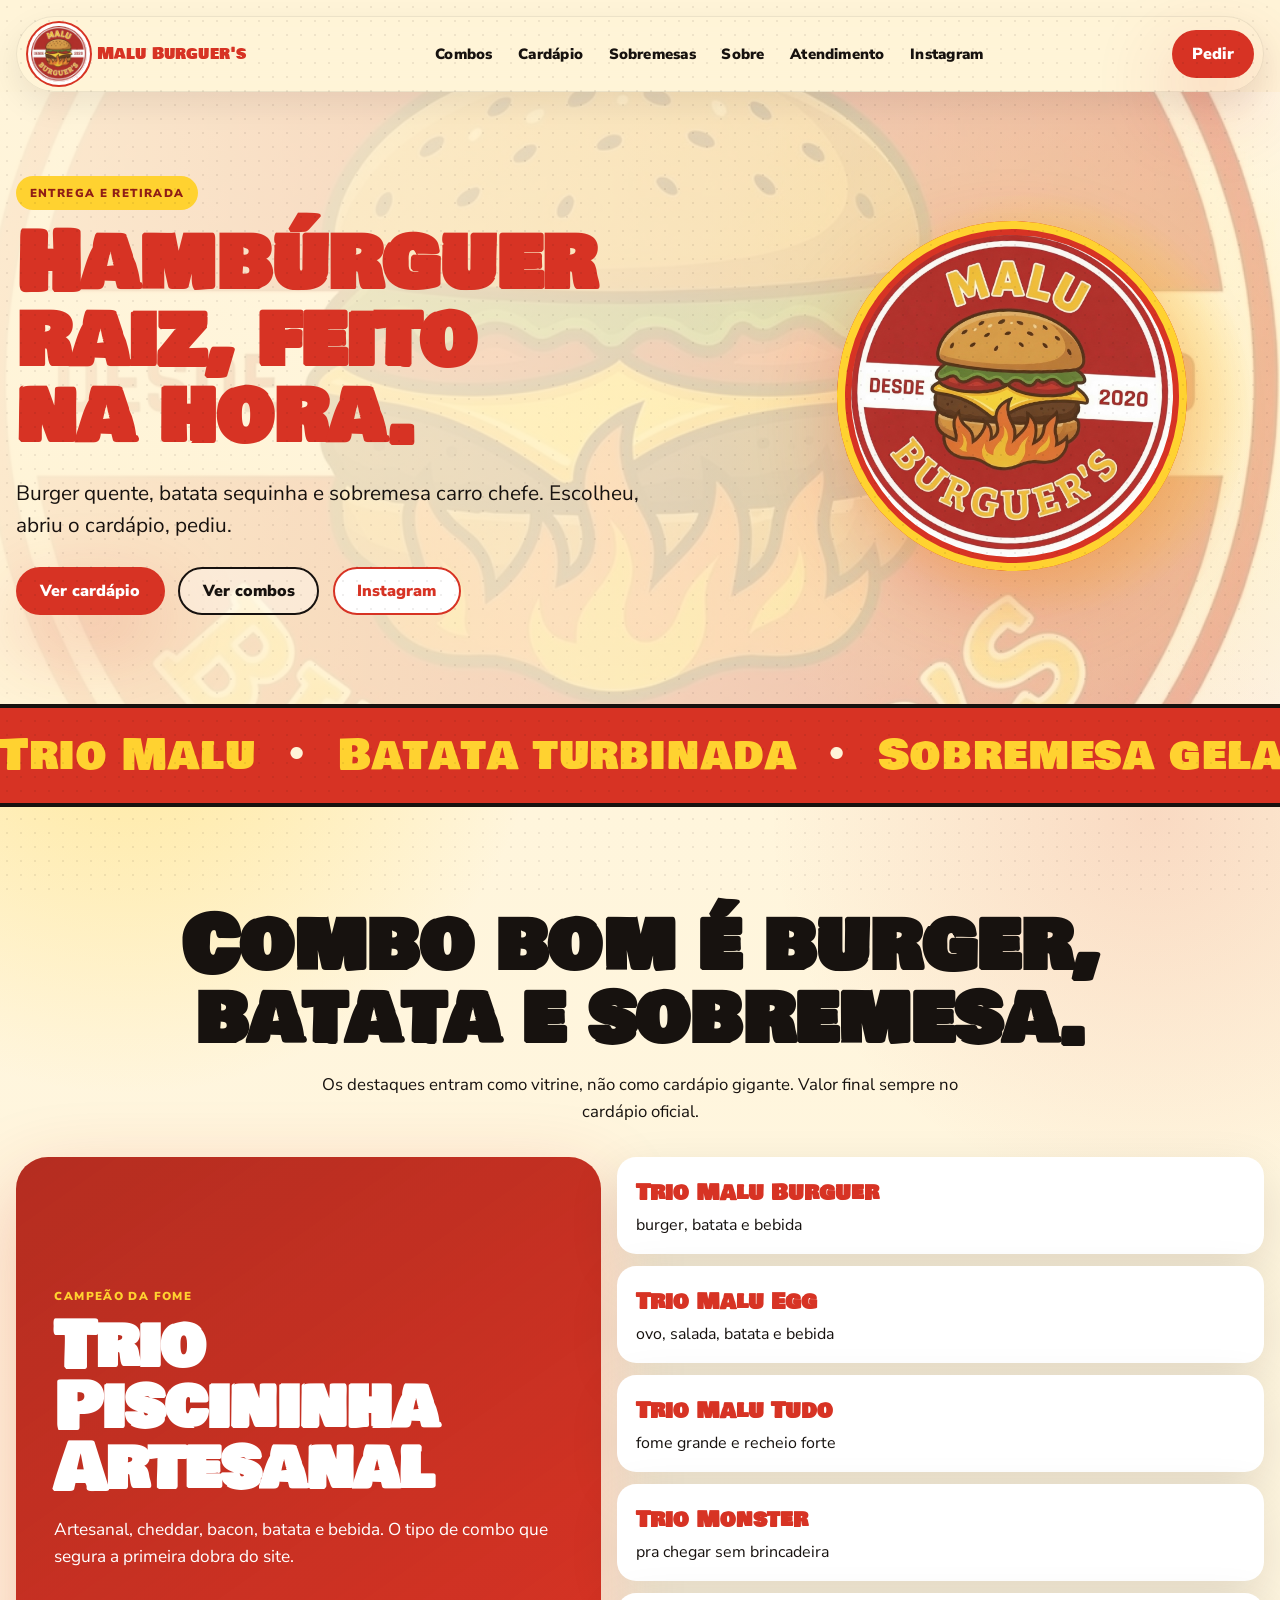
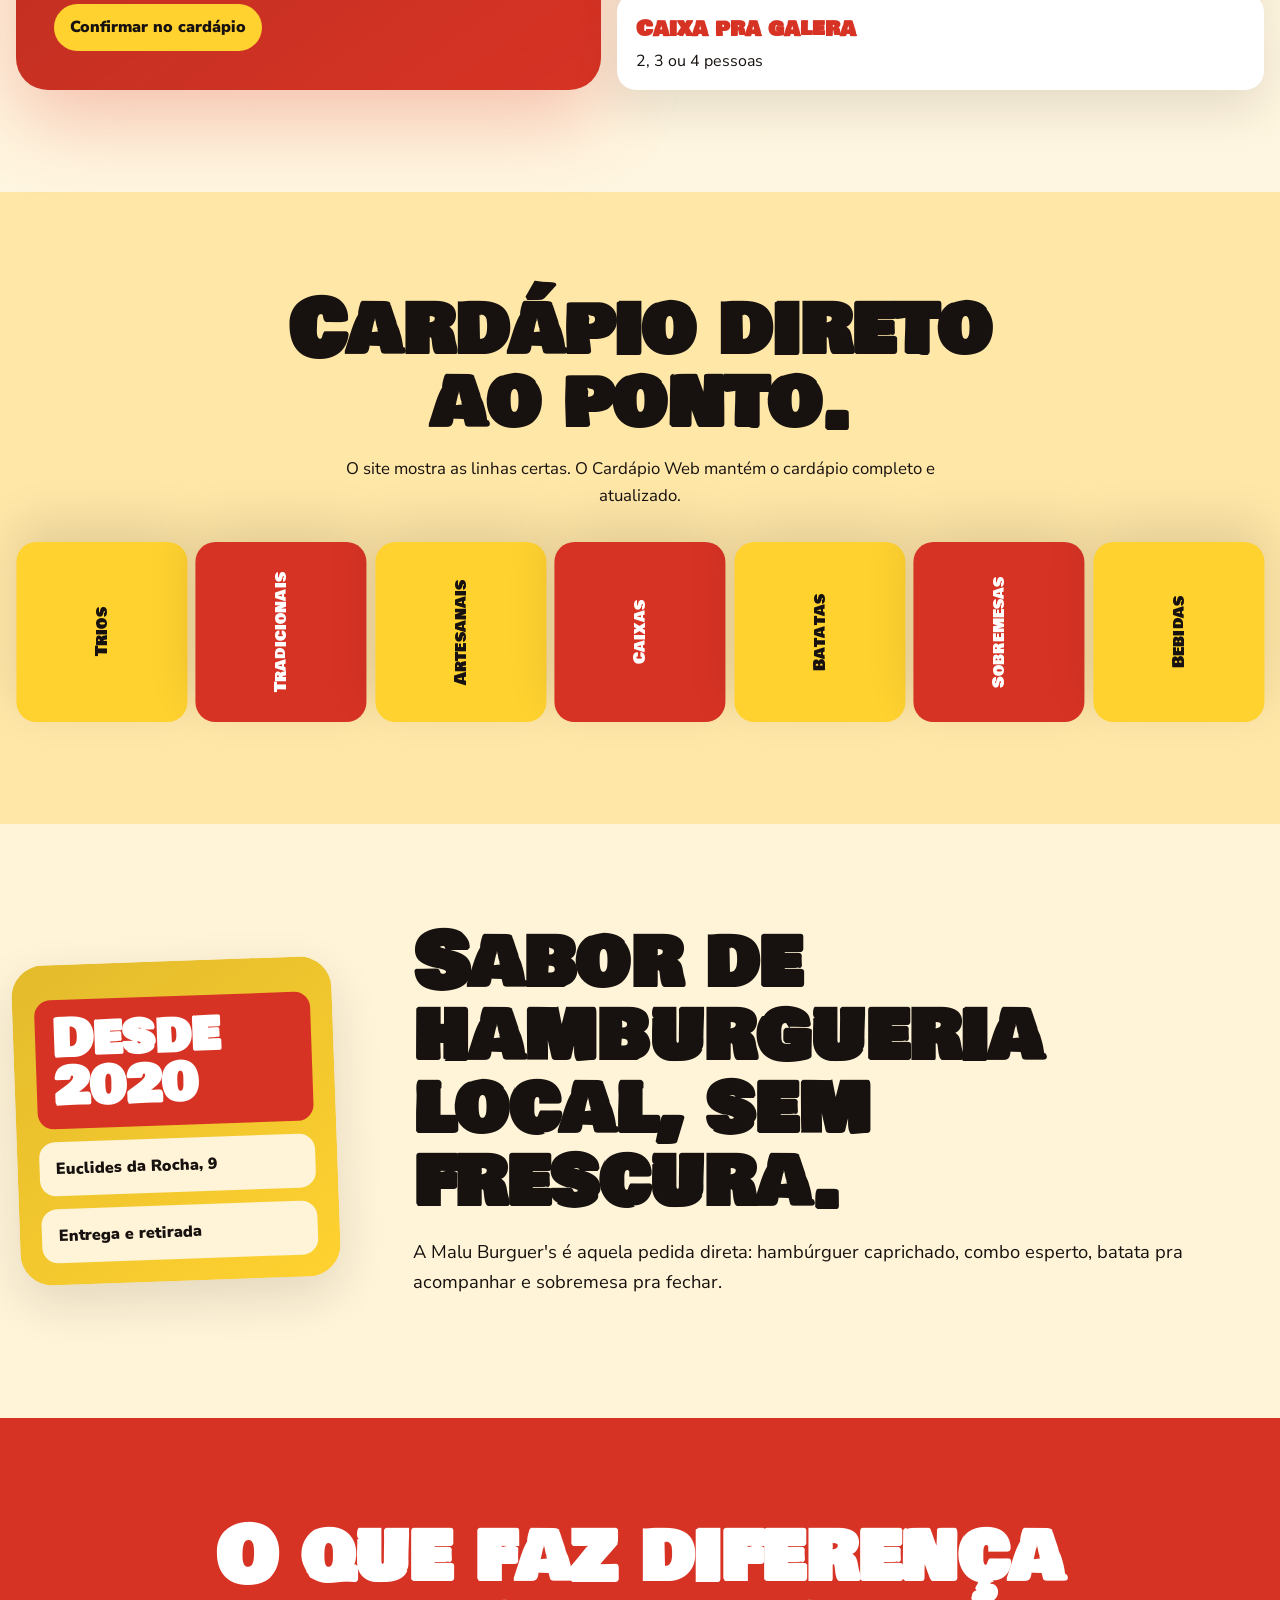
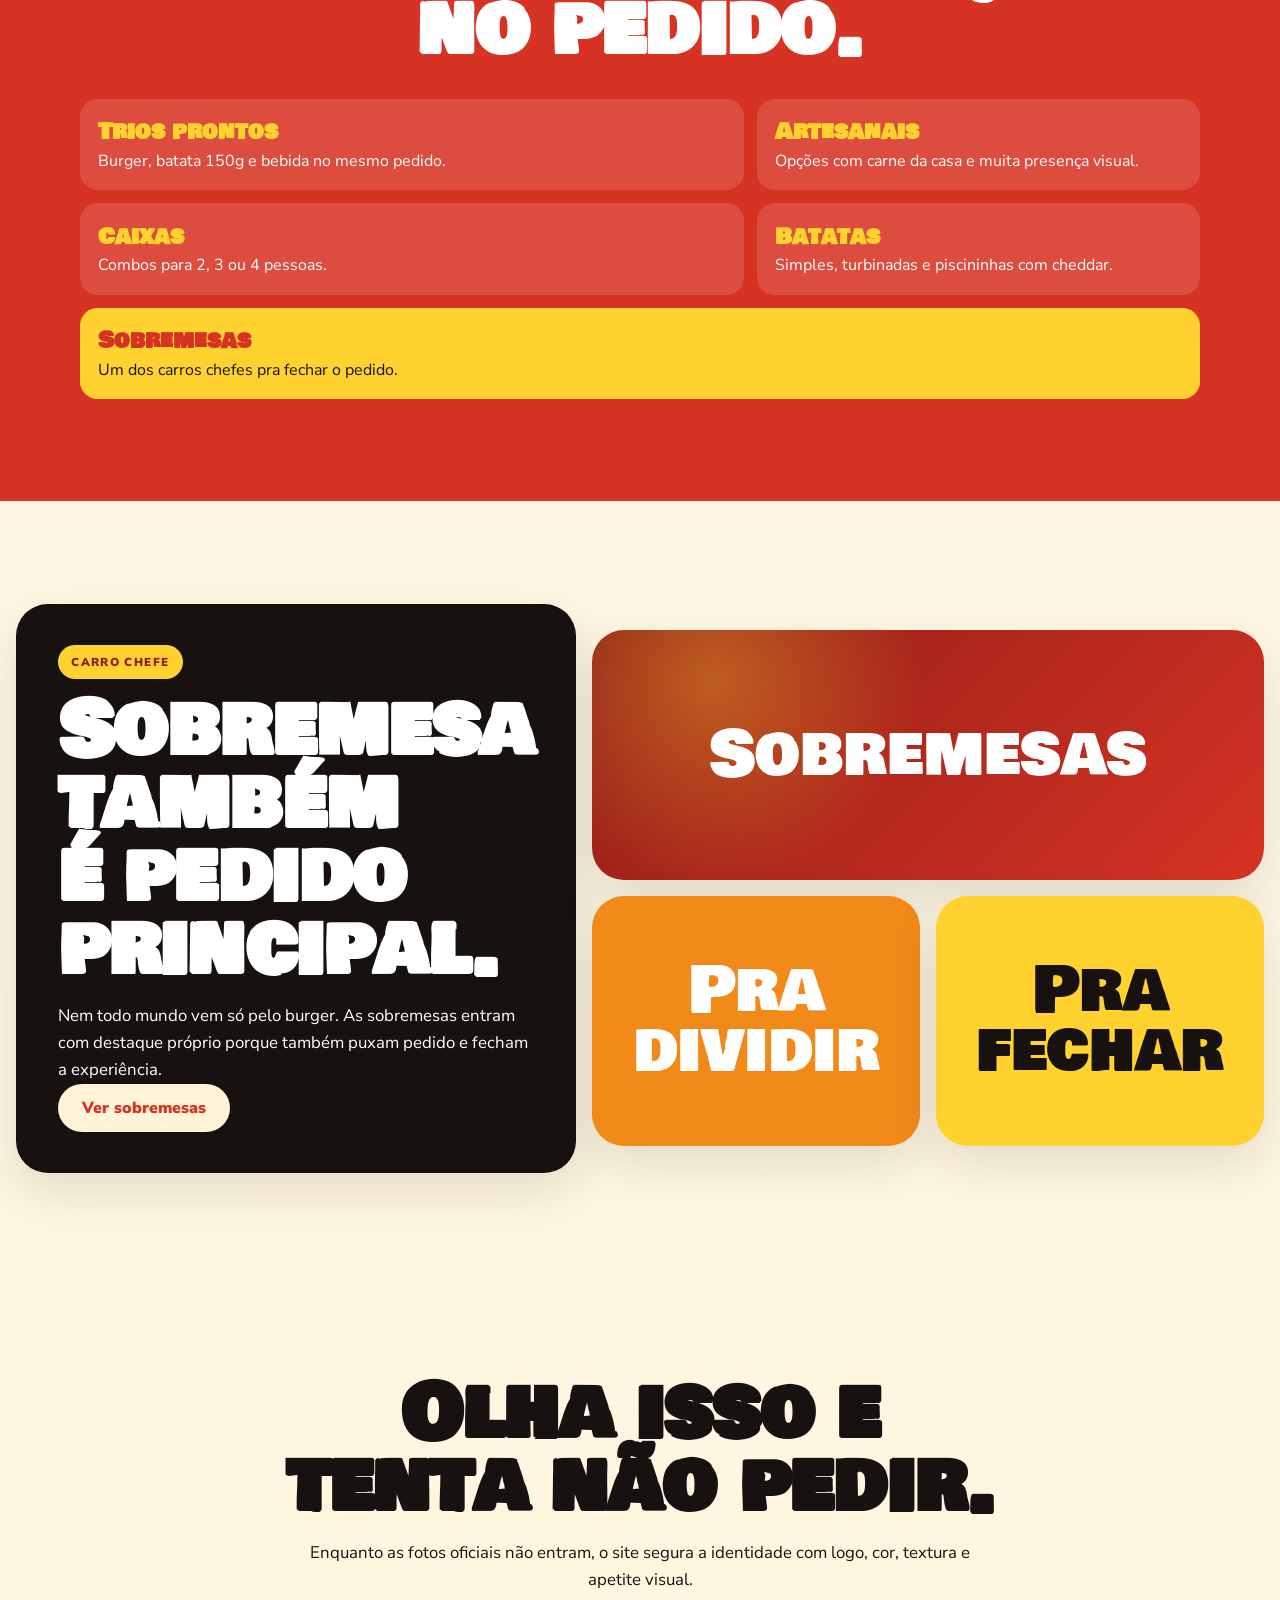
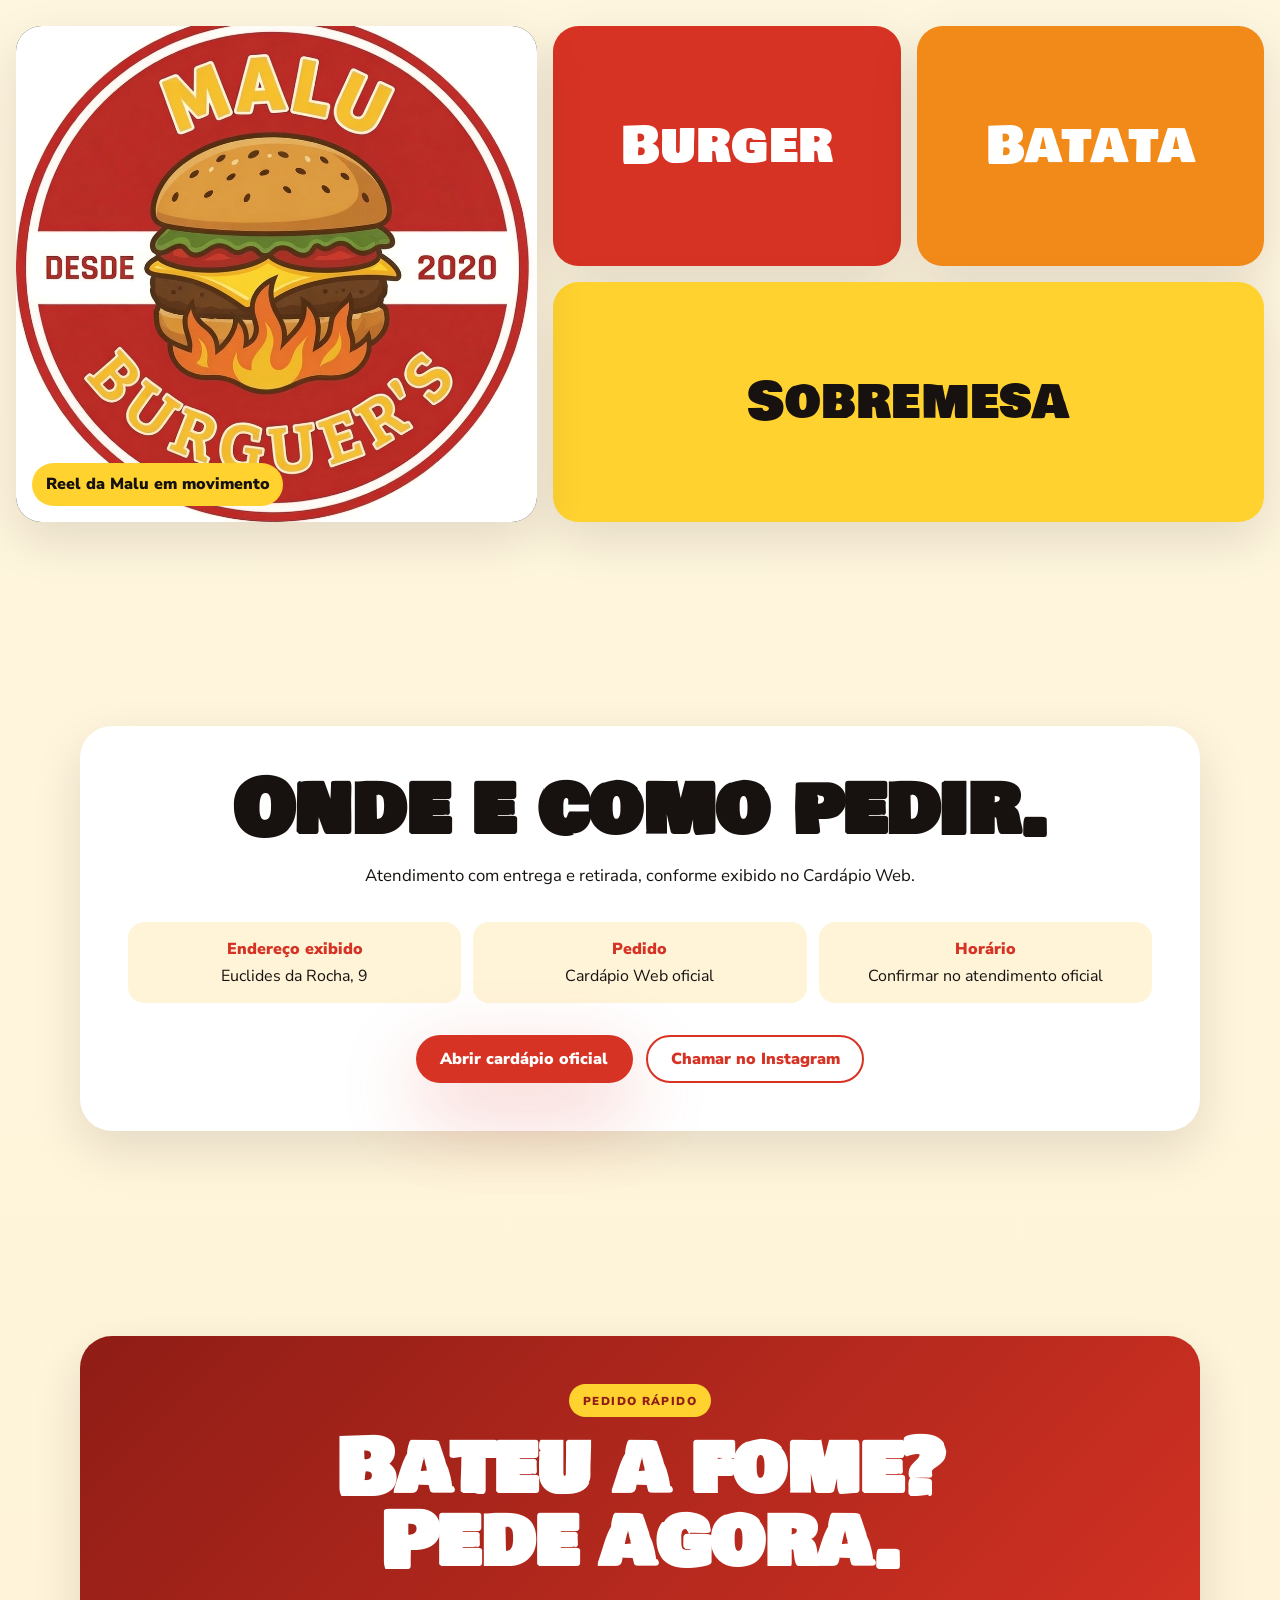
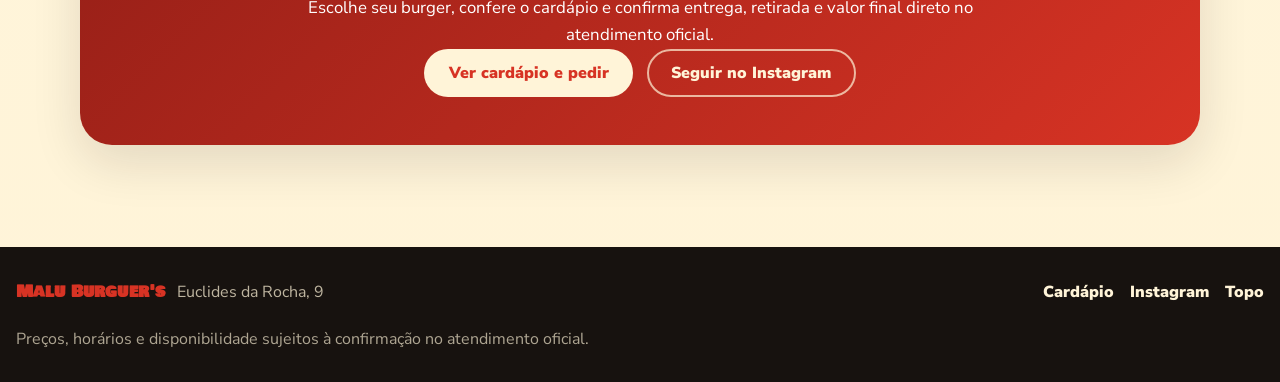
==== commit 95af7338: "feat: refine hero width and custom scrollbar" ====
--- a/index.html
+++ b/index.html
@@ -17,7 +17,7 @@
 <body>
   <a class="skip-link" href="#conteudo">Pular para o conteúdo</a>
 
-  <div class="cheddar-scroll" aria-hidden="true">
+  <div class="cheddar-scroll" role="scrollbar" tabindex="0" aria-label="Controle de rolagem" aria-controls="conteudo" aria-orientation="vertical" aria-valuemin="0" aria-valuemax="100" aria-valuenow="0">
     <span class="cheddar-track"></span>
     <img class="cheddar-fries" src="assets/batata-scroll.svg" alt="" />
   </div>
--- a/styles.css
+++ b/styles.css
@@ -12,10 +12,23 @@
   --display: "Bowlby One SC", Impact, sans-serif;
   --body: "Nunito Sans", system-ui, sans-serif;
   --ease: cubic-bezier(0.32, 0.72, 0, 1);
+  --page-max: 1360px;
+  --section-max: 1280px;
+  --text-max: 1040px;
 }
 
 * { box-sizing: border-box; }
-html { scroll-behavior: smooth; }
+html {
+  scroll-behavior: smooth;
+  scrollbar-width: none;
+  -ms-overflow-style: none;
+}
+html::-webkit-scrollbar,
+body::-webkit-scrollbar {
+  display: none;
+  width: 0;
+  height: 0;
+}
 body {
   margin: 0;
   font-family: var(--body);
@@ -41,24 +54,27 @@
 .cheddar-scroll {
   position: fixed;
   top: 96px;
-  right: max(0.8rem, calc((100vw - 1180px) / 2 - 4.7rem));
+  right: clamp(0.35rem, 1vw, 1.1rem);
   z-index: 25;
   width: 82px;
   height: calc(100dvh - 132px);
-  /* Hide the optional ornament in browsers without scroll-linked animations. */
-  opacity: 0;
+  opacity: var(--scroll-visibility, 0);
   pointer-events: none;
+  cursor: grab;
+  touch-action: none;
+  transform: translateX(var(--scroll-peek, 0.45rem));
+  transition: opacity 220ms var(--ease), transform 220ms var(--ease);
+}
+.cheddar-scroll.is-interactive { pointer-events: auto; }
+.cheddar-scroll:active { cursor: grabbing; }
+.cheddar-scroll:focus-visible {
+  outline: 3px solid var(--red);
+  outline-offset: 4px;
+  border-radius: 999px;
 }
 .cheddar-scroll::after {
   content: "";
   display: none;
-}
-@supports (animation-timeline: scroll(root)) {
-  .cheddar-scroll {
-    opacity: 0;
-    animation: cheddar-presence linear both;
-    animation-timeline: scroll(root);
-  }
 }
 .cheddar-track {
   position: absolute;
@@ -77,10 +93,8 @@
   inset: 0;
   border-radius: inherit;
   background: linear-gradient(180deg, var(--yellow), #f5a51b 72%, var(--orange));
-  transform: scaleY(0);
+  transform: scaleY(var(--scroll-progress, 0));
   transform-origin: top;
-  animation: cheddar-fill linear both;
-  animation-timeline: scroll(root);
 }
 .cheddar-fries {
   position: absolute;
@@ -90,17 +104,8 @@
   width: 82px;
   max-width: none;
   filter: drop-shadow(0 12px 18px rgba(23, 18, 15, 0.28));
-  transform: translate(-50%, 0) rotate(118deg);
+  transform: translate(-50%, var(--scroll-y, 0px)) rotate(118deg);
   transform-origin: center;
-  animation: fries-drop linear both;
-  animation-timeline: scroll(root);
-}
-@keyframes cheddar-fill { to { transform: scaleY(1); } }
-@keyframes fries-drop { to { transform: translate(-50%, calc(100dvh - 186px)) rotate(118deg); } }
-@keyframes cheddar-presence {
-  0%, 9% { opacity: 0; }
-  13%, 88% { opacity: 1; }
-  96%, 100% { opacity: 0; }
 }
 
 a { color: inherit; text-decoration: none; }
@@ -127,7 +132,7 @@
   grid-template-columns: auto 1fr auto;
   align-items: center;
   gap: 1rem;
-  width: min(1180px, calc(100% - 32px));
+  width: min(var(--page-max), calc(100% - 32px));
   margin: 1rem auto 0;
   padding: 0.55rem;
   border: 1px solid rgba(23, 18, 15, 0.08);
@@ -205,14 +210,14 @@
   position: relative;
   isolation: isolate;
   overflow: hidden;
-  width: min(1180px, calc(100% - 32px));
+  width: 100%;
   min-height: calc(76dvh - 72px);
   margin: 0 auto;
   display: grid;
-  grid-template-columns: minmax(0, 1.05fr) minmax(300px, 0.95fr);
+  grid-template-columns: minmax(0, 1.15fr) minmax(300px, 0.85fr);
   align-items: center;
   gap: clamp(1.5rem, 5vw, 4rem);
-  padding: 2rem 0 2.25rem;
+  padding: 2rem max(1rem, calc((100vw - var(--page-max)) / 2)) 2.25rem;
 }
 .hero::after {
   content: "";
@@ -257,9 +262,9 @@
   letter-spacing: -0.01em;
   text-wrap: balance;
 }
-h1 { font-size: clamp(2.85rem, 6.3vw, 5.8rem); max-width: 10ch; color: var(--red); }
+h1 { font-size: clamp(2.85rem, 6.3vw, 5.8rem); max-width: 12ch; color: var(--red); }
 .hero-text {
-  max-width: 34rem;
+  max-width: 40rem;
   margin: 1.3rem 0 1.6rem;
   font-size: clamp(1.05rem, 2vw, 1.3rem);
   line-height: 1.55;
@@ -347,7 +352,7 @@
 .section-lead,
 .menu-title,
 .proof > h2 {
-  width: min(900px, calc(100% - 32px));
+  width: min(var(--text-max), calc(100% - 32px));
   margin: 0 auto 2rem;
   text-align: center;
 }
@@ -369,7 +374,7 @@
 }
 
 .combo-board {
-  width: min(1120px, calc(100% - 32px));
+  width: min(var(--section-max), calc(100% - 32px));
   margin: 0 auto;
   display: grid;
   grid-template-columns: 0.95fr 1.05fr;
@@ -405,7 +410,7 @@
 
 .menu-strip { background: var(--cream-strong); }
 .category-wall {
-  width: min(1040px, calc(100% - 32px));
+  width: min(var(--section-max), calc(100% - 32px));
   margin: 0 auto;
   display: grid;
   grid-template-columns: repeat(7, 1fr);
@@ -431,7 +436,7 @@
 
 .about-section { background: var(--cream); }
 .about-card {
-  width: min(1040px, calc(100% - 32px));
+  width: min(var(--section-max), calc(100% - 32px));
   margin: 0 auto;
   display: grid;
   grid-template-columns: 320px 1fr;
@@ -471,7 +476,7 @@
 
 .proof { background: var(--red); color: var(--white); }
 .proof-grid {
-  width: min(920px, calc(100% - 32px));
+  width: min(1120px, calc(100% - 32px));
   margin: 0 auto;
   display: grid;
   grid-template-columns: 1.2fr 0.8fr;
@@ -489,7 +494,7 @@
 .proof-grid p:nth-child(5) strong { color: var(--red); }
 
 .desserts {
-  width: min(1120px, calc(100% - 32px));
+  width: min(var(--section-max), calc(100% - 32px));
   margin: 0 auto;
   display: grid;
   grid-template-columns: 0.82fr 1.18fr;
@@ -552,7 +557,7 @@
 .dessert-tile:nth-child(2) { background: var(--orange); color: var(--white); }
 
 .gallery-stack {
-  width: min(1120px, calc(100% - 32px));
+  width: min(var(--section-max), calc(100% - 32px));
   margin: 0 auto;
   display: grid;
   grid-template-columns: 1.2fr 0.8fr 0.8fr;
@@ -597,7 +602,7 @@
 
 .location-card,
 .final-box {
-  width: min(920px, calc(100% - 32px));
+  width: min(1120px, calc(100% - 32px));
   margin: 0 auto;
   border-radius: 2rem;
   padding: clamp(1.5rem, 5vw, 3rem);
@@ -628,7 +633,7 @@
   display: grid;
   grid-template-columns: 1fr auto;
   gap: 1.5rem;
-  padding: 2rem max(1rem, calc((100vw - 1180px) / 2));
+  padding: 2rem max(1rem, calc((100vw - var(--page-max)) / 2));
   background: var(--ink);
   color: var(--cream);
 }
@@ -724,7 +729,7 @@
   }
   .cheddar-track { right: 10px; width: 3px; }
   .cheddar-fries { width: 46px; }
-  .topbar, .hero { width: min(1180px, calc(100% - 24px)); }
+  .topbar, .hero { width: min(var(--page-max), calc(100% - 24px)); }
   h1 {
     font-size: clamp(2.35rem, 11.5vw, 3.2rem);
     line-height: 0.98;
@@ -740,10 +745,7 @@
 
 @media (prefers-reduced-motion: reduce) {
   *, *::before, *::after { animation-duration: 0.01ms !important; animation-iteration-count: 1 !important; scroll-behavior: auto !important; transition-duration: 0.01ms !important; }
-  .cheddar-scroll { display: block; animation: cheddar-presence linear both !important; animation-timeline: scroll(root) !important; }
-  .cheddar-track::before { animation: cheddar-fill linear both !important; animation-timeline: scroll(root) !important; }
-  .cheddar-fries { animation: fries-drop linear both !important; animation-timeline: scroll(root) !important; }
-  .cheddar-scroll::after { animation: fries-drop linear both !important; animation-timeline: scroll(root) !important; }
+  .cheddar-scroll { display: block; }
   .marquee-track { animation: rail 24s linear infinite !important; }
   .reveal { opacity: 1; transform: none; }
 }
